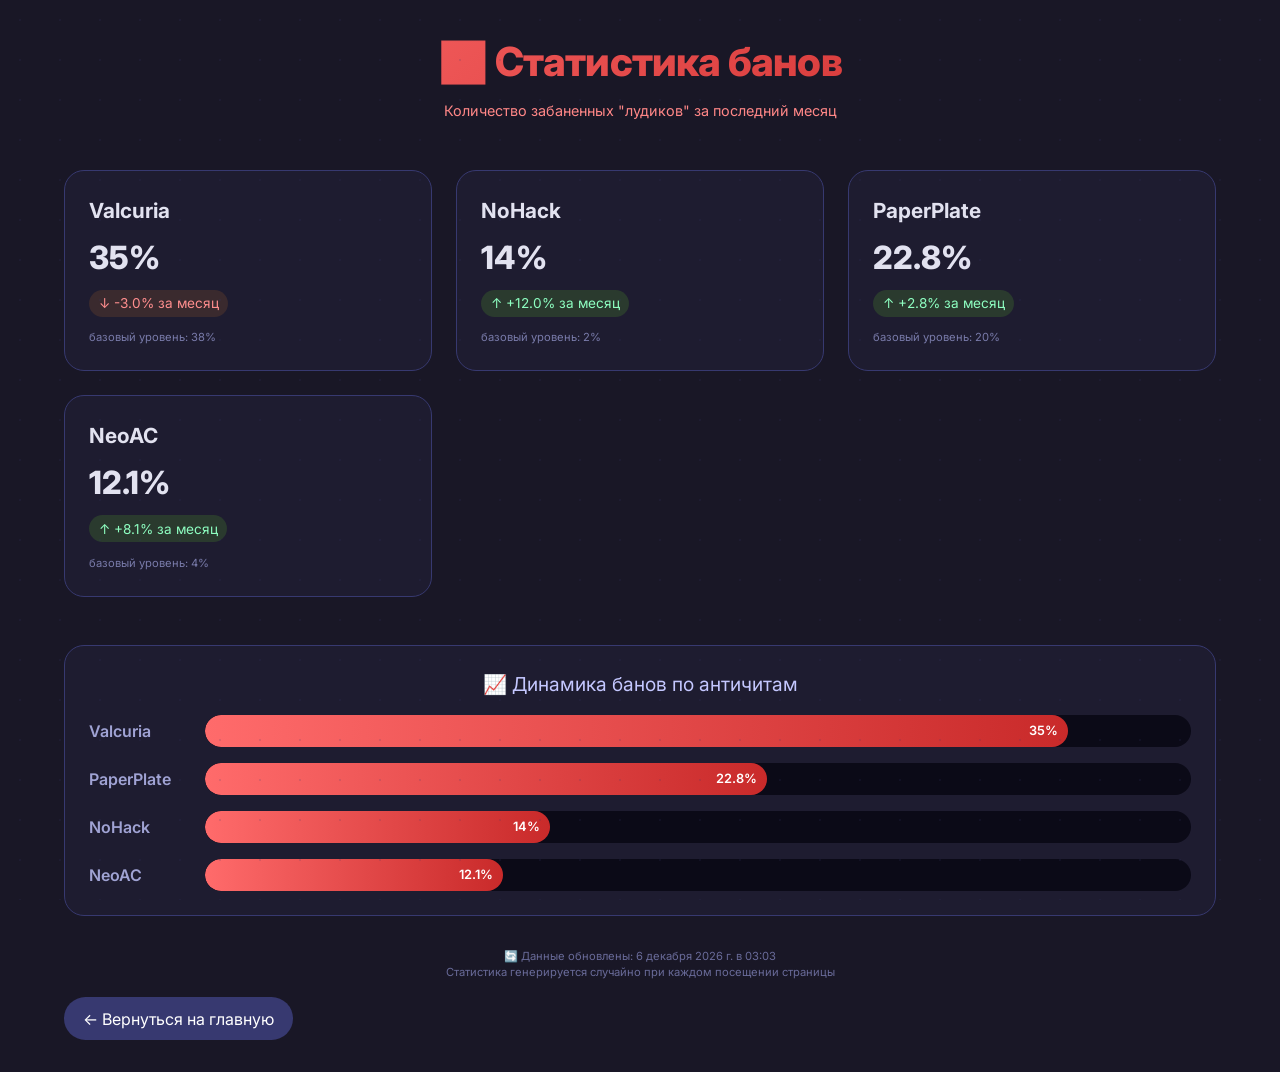
==== ban-stat.html @ 7a6c7342 "HTML 2" ====
<!DOCTYPE html>
<html lang="ru">
<head>
    <meta charset="UTF-8">
    <meta name="viewport" content="width=device-width, initial-scale=1.0">
    <title>LudoClient — Статистика банов</title>
    <link rel="stylesheet" href="sss.css">
    <link rel="stylesheet" href="ssss.css">
    <link href="https://fonts.googleapis.com/css2?family=Inter:opsz,wght@14..32,400;14..32,500;14..32,600;14..32,700;14..32,800&display=swap" rel="stylesheet">
</head>
<body>
<div class="ban-stat-container">
    <div class="ban-header">
        <h1>📊 Статистика банов</h1>
        <p class="ban-subtitle">Количество забаненных "лудиков" за последний месяц</p>
    </div>

    <div class="stats-grid" id="statsGrid"></div>

    <div class="chart-container">
        <div class="chart-title">📈 Динамика банов по античитам</div>
        <div class="bar-chart" id="barChart"></div>
    </div>

    <div class="update-time" id="updateTime"></div>
    
    <a href="/" class="back-link">← Вернуться на главную</a>
</div>

<script>
    const anticheats = [
        { name: "Valcuria", basePercent: 38, color: "#ff6b6b" },
        { name: "NoHack", basePercent: 2, color: "#ff8e8e" },
        { name: "PaperPlate", basePercent: 20, color: "#ffa8a8" },
        { name: "NeoAC", basePercent: 4, color: "#ffc9c9" }
    ];
    
    function generateRandomData() {
        return anticheats.map(ac => {
            const variance = (Math.random() * 20) - 5;
            let finalPercent = ac.basePercent + variance;
            finalPercent = Math.max(0.5, Math.min(65, finalPercent));
            return {
                name: ac.name,
                percent: parseFloat(finalPercent.toFixed(1)),
                basePercent: ac.basePercent,
                change: (finalPercent - ac.basePercent).toFixed(1)
            };
        });
    }
    
    function sortByPercent(data) {
        return [...data].sort((a, b) => b.percent - a.percent);
    }
    
    function renderStatsCards(data) {
        const grid = document.getElementById('statsGrid');
        grid.innerHTML = '';
        
        data.forEach(stat => {
            const card = document.createElement('div');
            card.className = 'stat-card';
            const changeColor = parseFloat(stat.change) >= 0 ? 'up' : 'down';
            const changeSign = parseFloat(stat.change) >= 0 ? `↑ +${stat.change}%` : `↓ ${stat.change}%`;
            
            card.innerHTML = `
                <div class="stat-name">${stat.name}</div>
                <div class="stat-percent">${stat.percent}%</div>
                <div class="stat-change ${changeColor}">${changeSign} за месяц</div>
                <div style="margin-top: 0.8rem; font-size: 0.7rem; color: #797baa;">базовый уровень: ${stat.basePercent}%</div>
            `;
            grid.appendChild(card);
        });
    }
    
    function renderBarChart(data) {
        const chartContainer = document.getElementById('barChart');
        chartContainer.innerHTML = '';
        
        const sortedData = sortByPercent(data);
        const maxPercent = Math.max(...sortedData.map(d => d.percent), 40);
        
        sortedData.forEach(item => {
            const barWidth = (item.percent / maxPercent) * 100;
            
            const barItem = document.createElement('div');
            barItem.className = 'bar-item';
            barItem.innerHTML = `
                <div class="bar-label">${item.name}</div>
                <div class="bar-bg">
                    <div class="bar-fill" style="width: ${barWidth}%; background: linear-gradient(90deg, #ff6b6b, #c92a2a);">
                        ${item.percent}%
                    </div>
                </div>
            `;
            chartContainer.appendChild(barItem);
        });
    }
    
    function updateTimestamp() {
        const now = new Date();
        const options = { year: 'numeric', month: 'long', day: 'numeric', hour: '2-digit', minute: '2-digit' };
        const timeStr = now.toLocaleDateString('ru-RU', options);
        document.getElementById('updateTime').innerHTML = `🔄 Данные обновлены: ${timeStr}<br>Статистика генерируется случайно при каждом посещении страницы`;
    }
    
    function init() {
        const randomData = generateRandomData();
        renderStatsCards(randomData);
        renderBarChart(randomData);
        updateTimestamp();
        
        setTimeout(() => {
            document.querySelectorAll('.bar-fill').forEach(bar => {
                const width = bar.style.width;
                bar.style.width = '0%';
                setTimeout(() => {
                    bar.style.width = width;
                }, 50);
            });
        }, 100);
    }
    
    init();
</script>
</body>
</html>
---- sss.css ----
* {
    margin: 0;
    padding: 0;
    box-sizing: border-box;
}

body {
    background-color: #191726;
    font-family: 'Inter', 'Segoe UI', system-ui, -apple-system, sans-serif;
    color: #e2e2f0;
    line-height: 1.5;
    overflow-x: hidden;
}

body::before {
    content: "";
    position: fixed;
    top: 0;
    left: 0;
    width: 100%;
    height: 100%;
    background-image: radial-gradient(rgba(55, 57, 112, 0.15) 1px, transparent 1px);
    background-size: 40px 40px;
    pointer-events: none;
    z-index: 0;
}

.container {
    max-width: 1280px;
    margin: 0 auto;
    padding: 2rem 1.5rem 3rem;
    position: relative;
    z-index: 2;
}

.hero {
    text-align: center;
    margin-bottom: 4rem;
    padding: 1rem 0;
}

.logo-wrapper {
    display: flex;
    justify-content: center;
    gap: 0.75rem;
    margin-bottom: 1.5rem;
    flex-wrap: wrap;
}

.logo-wrapper img {
    height: 68px;
    width: auto;
    filter: drop-shadow(0 4px 12px rgba(0, 0, 0, 0.4));
    transition: transform 0.2s ease;
}

.logo-wrapper img:hover {
    transform: scale(1.02);
}

h1 {
    font-size: 3.8rem;
    font-weight: 800;
    letter-spacing: -0.02em;
    background: linear-gradient(135deg, #ffffff 0%, #a7a9e6 100%);
    -webkit-background-clip: text;
    background-clip: text;
    color: transparent;
    margin-bottom: 0.5rem;
}

.slogan {
    font-size: 1.2rem;
    color: #8f92c5;
    border-top: 1px solid #2a2c4e;
    border-bottom: 1px solid #2a2c4e;
    display: inline-block;
    padding: 0.5rem 1.5rem;
    backdrop-filter: blur(4px);
    font-weight: 500;
}

.badge-group {
    display: flex;
    justify-content: center;
    gap: 1rem;
    margin-top: 1.5rem;
    flex-wrap: wrap;
}

.badge {
    background: #2d2f5e;
    padding: 0.3rem 1rem;
    border-radius: 100px;
    font-size: 0.75rem;
    font-weight: 500;
    letter-spacing: 0.3px;
    color: #c4c7ff;
    border: 1px solid #3f4180;
}

/* Pricing Cards */
.pricing-grid {
    display: flex;
    flex-wrap: wrap;
    gap: 2rem;
    justify-content: center;
    margin: 3rem 0 3rem;
}

.plan-card {
    background: #1e1c30;
    border-radius: 28px;
    padding: 1.8rem 1.8rem 2rem;
    width: 100%;
    max-width: 400px;
    transition: transform 0.2s, box-shadow 0.2s;
    border: 1px solid #373970;
    box-shadow: 0 15px 35px rgba(0, 0, 0, 0.3);
    position: relative;
}

.plan-card:hover {
    transform: translateY(-5px);
    border-color: #5d60b0;
    box-shadow: 0 25px 40px rgba(0, 0, 0, 0.4);
}

.plan-card.prime {
    border-top: 3px solid #c9aeff;
    background: linear-gradient(145deg, #1f1d33 0%, #191726 100%);
}

.prime-ribbon {
    position: absolute;
    top: -12px;
    right: 20px;
    background: #7c6bc2;
    color: #0c0b16;
    padding: 0.2rem 1rem;
    border-radius: 40px;
    font-size: 0.7rem;
    font-weight: 700;
    letter-spacing: 1px;
    box-shadow: 0 2px 8px rgba(0, 0, 0, 0.2);
}

.plan-header h2 {
    font-size: 2rem;
    font-weight: 700;
    margin-bottom: 1rem;
}

.light {
    font-weight: 400;
    color: #999bdd;
    font-size: 0.9rem;
}

.price-tag {
    background: #0b0a17;
    display: inline-block;
    padding: 0.2rem 1rem;
    border-radius: 40px;
    margin: 0.5rem 0;
}

.currency {
    font-size: 1.2rem;
    vertical-align: top;
}
.price-num {
    font-size: 2.4rem;
    font-weight: 800;
}
.period {
    font-size: 0.85rem;
    color: #b7b9e8;
}

.annual-price {
    font-size: 0.85rem;
    color: #9da0d6;
    margin: 0.5rem 0 1rem;
}
.save {
    color: #8effc1;
    font-size: 0.7rem;
    background: #2a3a2e;
    padding: 0.1rem 0.4rem;
    border-radius: 20px;
}

.features {
    list-style: none;
    margin: 1.5rem 0 2rem;
    padding: 0;
}

.features li {
    margin-bottom: 0.7rem;
    font-size: 0.9rem;
    display: flex;
    align-items: center;
    gap: 0.5rem;
}

.features li::before {
    content: "▹";
    color: #898bdb;
    font-size: 1rem;
}

.buy-btn {
    width: 100%;
    background: #373970;
    border: none;
    color: white;
    font-weight: 600;
    padding: 0.9rem 0;
    border-radius: 60px;
    font-size: 1rem;
    cursor: pointer;
    transition: all 0.2s;
    font-family: inherit;
    letter-spacing: 0.5px;
    border: 1px solid #5a5c9e;
}

.buy-btn:hover {
    background: #4a4c8c;
    transform: scale(0.98);
}

.prime-btn {
    background: #604f9e;
    border-color: #9a86da;
}

.info-section {
    display: flex;
    flex-wrap: wrap;
    gap: 1.5rem;
    margin: 3rem 0;
    justify-content: center;
}

.info-card {
    background: rgba(30, 28, 48, 0.7);
    border: 1px solid #373970;
    border-radius: 20px;
    padding: 1.5rem;
    flex: 1;
    min-width: 250px;
    backdrop-filter: blur(4px);
}

.info-card h3 {
    font-size: 1.2rem;
    margin-bottom: 0.75rem;
    color: #c4c7ff;
}

.info-card p {
    font-size: 0.85rem;
    color: #a0a3d4;
    line-height: 1.5;
}

.modal {
    display: none;
    position: fixed;
    top: 0;
    left: 0;
    width: 100%;
    height: 100%;
    background: rgba(8, 7, 18, 0.95);
    backdrop-filter: blur(12px);
    align-items: center;
    justify-content: center;
    z-index: 1000;
}

.modal-content {
    background: #1b1930;
    border: 1px solid #44467c;
    border-radius: 32px;
    max-width: 520px;
    width: 90%;
    padding: 2rem 1.8rem;
    position: relative;
    box-shadow: 0 30px 40px rgba(0, 0, 0, 0.5);
}

.close-modal {
    position: absolute;
    top: 18px;
    right: 24px;
    font-size: 28px;
    font-weight: 300;
    cursor: pointer;
    color: #9092cc;
    transition: color 0.15s;
}

.close-modal:hover {
    color: white;
}

.modal-content h3 {
    font-size: 1.7rem;
    font-weight: 600;
    margin-bottom: 0.5rem;
}

.modal-sub {
    color: #a9abdf;
    margin-bottom: 1.5rem;
    font-size: 0.85rem;
}

.input-group {
    margin-bottom: 1.2rem;
}

.input-group label {
    display: block;
    font-size: 0.75rem;
    font-weight: 500;
    text-transform: uppercase;
    letter-spacing: 0.5px;
    margin-bottom: 0.3rem;
    color: #bcbef5;
}

.input-group input, .plan-selector select {
    width: 100%;
    background: #10101f;
    border: 1px solid #35376b;
    padding: 0.75rem 1rem;
    border-radius: 14px;
    color: white;
    font-size: 0.95rem;
    outline: none;
    transition: 0.2s;
}

.input-group input:focus, .plan-selector select:focus {
    border-color: #8b7cd9;
    box-shadow: 0 0 0 2px rgba(114, 93, 186, 0.3);
}

.row-flex {
    display: flex;
    gap: 1rem;
}

.half {
    flex: 1;
}

.plan-selector {
    margin: 1rem 0 1rem;
}

.plan-selector select {
    margin-top: 0.3rem;
    background: #10101f;
    cursor: pointer;
}

.payment-amount {
    background: #0a091b;
    border-radius: 12px;
    padding: 0.75rem;
    text-align: center;
    margin: 1rem 0;
    font-weight: 600;
    color: #c4ffb0;
    font-size: 1.1rem;
}

.generate-key-btn {
    background: #2e2d62;
    border: none;
    width: 100%;
    padding: 0.9rem;
    border-radius: 60px;
    font-weight: 700;
    color: white;
    font-size: 1rem;
    cursor: pointer;
    transition: background 0.2s;
    font-family: inherit;
    margin-top: 0.5rem;
}

.generate-key-btn:hover {
    background: #45477b;
}

.key-result {
    margin-top: 1.5rem;
    background: #0a091b;
    border-radius: 20px;
    padding: 1.2rem;
    text-align: center;
    border-left: 4px solid #70ffb0;
}

.key-success-icon {
    font-size: 2rem;
    color: #70ffb0;
    margin-bottom: 0.5rem;
}

.key-result p {
    margin-bottom: 0.5rem;
}

.key-label {
    font-size: 0.8rem;
    color: #a0a3d4;
    margin-top: 0.5rem;
}

.key-result code {
    display: block;
    background: #00000055;
    padding: 0.7rem;
    border-radius: 16px;
    font-family: 'Monaco', 'Courier New', monospace;
    font-size: 0.8rem;
    word-break: break-all;
    margin: 0.8rem 0;
    color: #c6ffbc;
    border: 1px solid #3c3e6e;
}

.copy-btn {
    background: #2b2c52;
    border: none;
    padding: 0.5rem 1.2rem;
    border-radius: 30px;
    color: white;
    font-size: 0.8rem;
    cursor: pointer;
    transition: 0.15s;
}

.copy-btn:hover {
    background: #3f4180;
}

.key-warning {
    font-size: 0.7rem;
    color: #797baa;
    margin-top: 0.8rem;
}

.footer {
    margin-top: 4rem;
    text-align: center;
    font-size: 0.75rem;
    color: #696b99;
    border-top: 1px solid #2a2c4a;
    padding-top: 1.8rem;
}

.social-links {
    display: flex;
    justify-content: center;
    gap: 1.8rem;
    margin: 0.8rem 0;
    flex-wrap: wrap;
    font-size: 0.8rem;
}

.copyright {
    margin-top: 0.5rem;
    font-size: 0.7rem;
}

.hidden {
    display: none;
}
---- ssss.css ----
.ban-stat-container {
    max-width: 1200px;
    margin: 0 auto;
    padding: 2rem 1.5rem;
    min-height: 100vh;
}

.ban-header {
    text-align: center;
    margin-bottom: 3rem;
}

.ban-header h1 {
    font-size: 2.5rem;
    background: linear-gradient(135deg, #ff6b6b, #c92a2a);
    -webkit-background-clip: text;
    background-clip: text;
    color: transparent;
    margin-bottom: 0.5rem;
}

.ban-subtitle {
    color: #ff8787;
    font-size: 0.9rem;
}

.stats-grid {
    display: grid;
    grid-template-columns: repeat(auto-fit, minmax(280px, 1fr));
    gap: 1.5rem;
    margin-bottom: 3rem;
}

.stat-card {
    background: #1e1c30;
    border: 1px solid #373970;
    border-radius: 20px;
    padding: 1.5rem;
    transition: transform 0.2s;
}

.stat-card:hover {
    transform: translateY(-3px);
    border-color: #ff6b6b;
}

.stat-name {
    font-size: 1.3rem;
    font-weight: 700;
    margin-bottom: 0.5rem;
}

.stat-percent {
    font-size: 2rem;
    font-weight: 800;
    margin: 0.5rem 0;
}

.stat-change {
    font-size: 0.85rem;
    padding: 0.2rem 0.6rem;
    border-radius: 20px;
    display: inline-block;
}

.stat-change.up {
    background: #2a3a2e;
    color: #8effc1;
}

.stat-change.down {
    background: #3a2a2e;
    color: #ff8e8e;
}

.chart-container {
    background: #1e1c30;
    border: 1px solid #373970;
    border-radius: 20px;
    padding: 1.5rem;
    margin-bottom: 2rem;
}

.chart-title {
    font-size: 1.2rem;
    margin-bottom: 1rem;
    color: #c4c7ff;
    text-align: center;
}

.bar-chart {
    display: flex;
    flex-direction: column;
    gap: 1rem;
}

.bar-item {
    display: flex;
    align-items: center;
    gap: 1rem;
    flex-wrap: wrap;
}

.bar-label {
    width: 100px;
    font-weight: 600;
    color: #a0a3d4;
}

.bar-bg {
    flex: 1;
    height: 32px;
    background: #0b0a17;
    border-radius: 16px;
    overflow: hidden;
}

.bar-fill {
    height: 100%;
    background: linear-gradient(90deg, #ff6b6b, #c92a2a);
    border-radius: 16px;
    display: flex;
    align-items: center;
    justify-content: flex-end;
    padding-right: 10px;
    color: white;
    font-size: 0.8rem;
    font-weight: 600;
    transition: width 0.5s ease;
}

.back-link {
    display: inline-block;
    background: #373970;
    padding: 0.6rem 1.2rem;
    border-radius: 40px;
    color: white;
    text-decoration: none;
    transition: background 0.2s;
    margin-top: 1rem;
}

.back-link:hover {
    background: #4a4c8c;
}

.update-time {
    text-align: center;
    font-size: 0.7rem;
    color: #696b99;
    margin-top: 2rem;
}
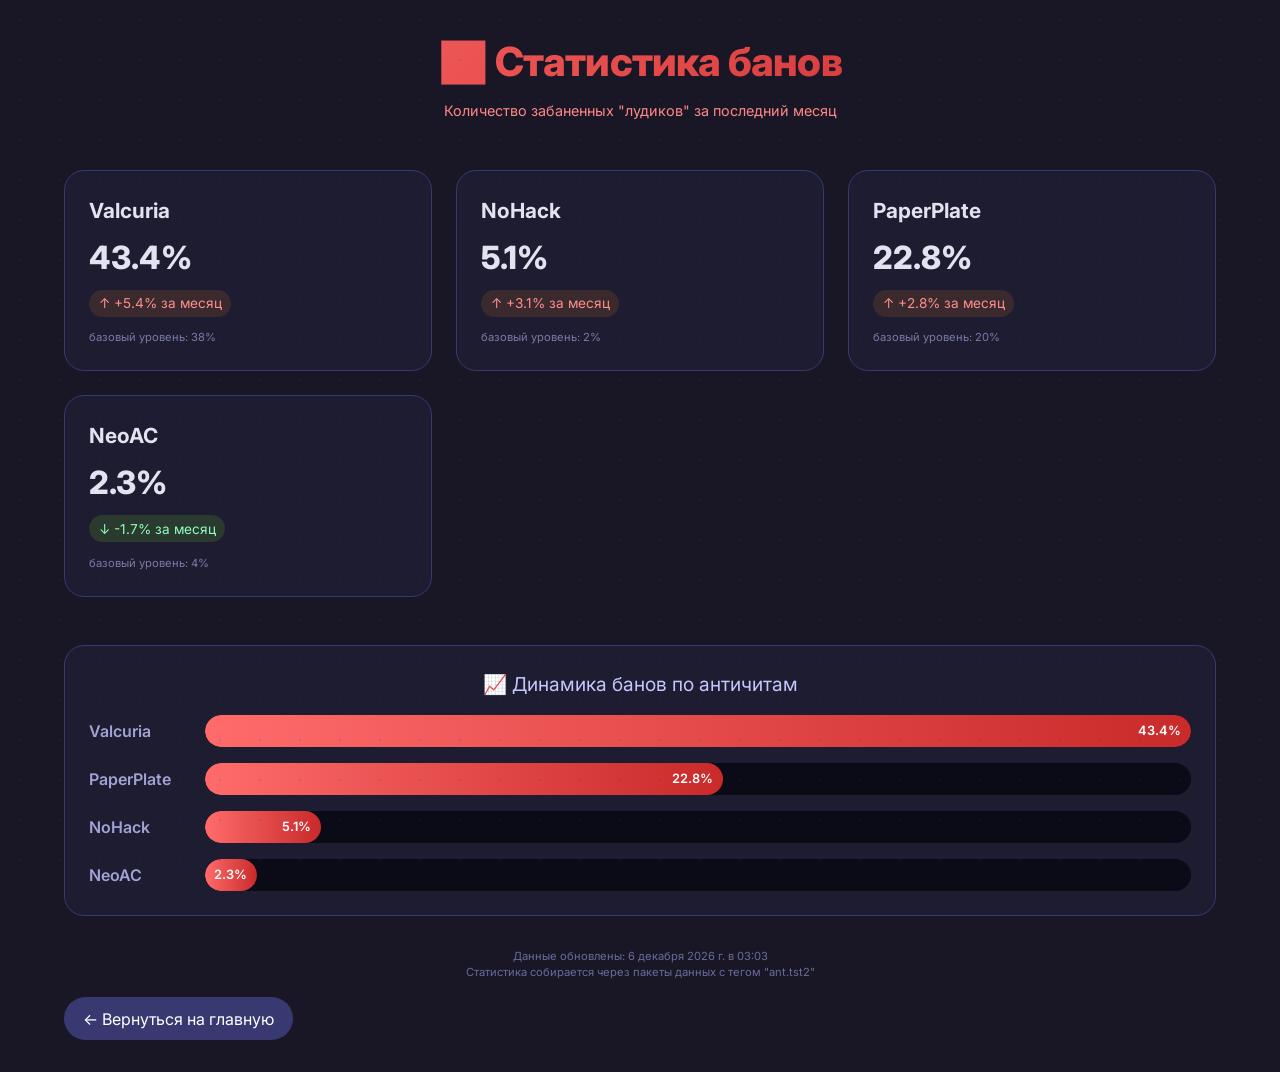
==== commit fad83445: "HTML 2" ====
--- a/ban-stat.html
+++ b/ban-stat.html
@@ -101,7 +101,7 @@
         const now = new Date();
         const options = { year: 'numeric', month: 'long', day: 'numeric', hour: '2-digit', minute: '2-digit' };
         const timeStr = now.toLocaleDateString('ru-RU', options);
-        document.getElementById('updateTime').innerHTML = `🔄 Данные обновлены: ${timeStr}<br>Статистика генерируется случайно при каждом посещении страницы`;
+        document.getElementById('updateTime').innerHTML = `Данные обновлены: ${timeStr}<br>Статистика собирается через пакеты данных с тегом "ant.tst2"`;
     }
     
     function init() {
--- a/sss.css
+++ b/sss.css
@@ -484,3 +484,39 @@
 .hidden {
     display: none;
 }
+
+.ban-stat-badge {
+    background: linear-gradient(135deg, #2d1f3a 0%, #1a1a2e 100%);
+    border: 1px solid #ff6b6b;
+    box-shadow: 0 0 8px rgba(255, 107, 107, 0.3);
+    transition: all 0.2s ease;
+    padding: 0.3rem 1rem;
+}
+
+.ban-stat-badge:hover {
+    background: linear-gradient(135deg, #3d2a4a 0%, #252540 100%);
+    border-color: #ff8888;
+    box-shadow: 0 0 12px rgba(255, 107, 107, 0.5);
+    transform: scale(1.02);
+}
+
+.ban-stat-link {
+    color: #ff8888 !important;
+    text-decoration: none !important;
+    font-weight: 600;
+    letter-spacing: 0.3px;
+    background: none;
+    border: none;
+}
+
+.ban-stat-link:hover {
+    color: #ffaaaa !important;
+    text-decoration: none !important;
+}
+
+.ban-stat-link:focus,
+.ban-stat-link:active,
+.ban-stat-link:visited {
+    text-decoration: none !important;
+    color: #ff8888 !important;
+}
--- a/ssss.css
+++ b/ssss.css
@@ -64,13 +64,13 @@
 }
 
 .stat-change.up {
-    background: #2a3a2e;
-    color: #8effc1;
+    background: #3a2a2e;
+    color: #ff8e8e;
 }
 
 .stat-change.down {
-    background: #3a2a2e;
-    color: #ff8e8e;
+    background: #2a3a2e;
+    color: #8effc1;
 }
 
 .chart-container {
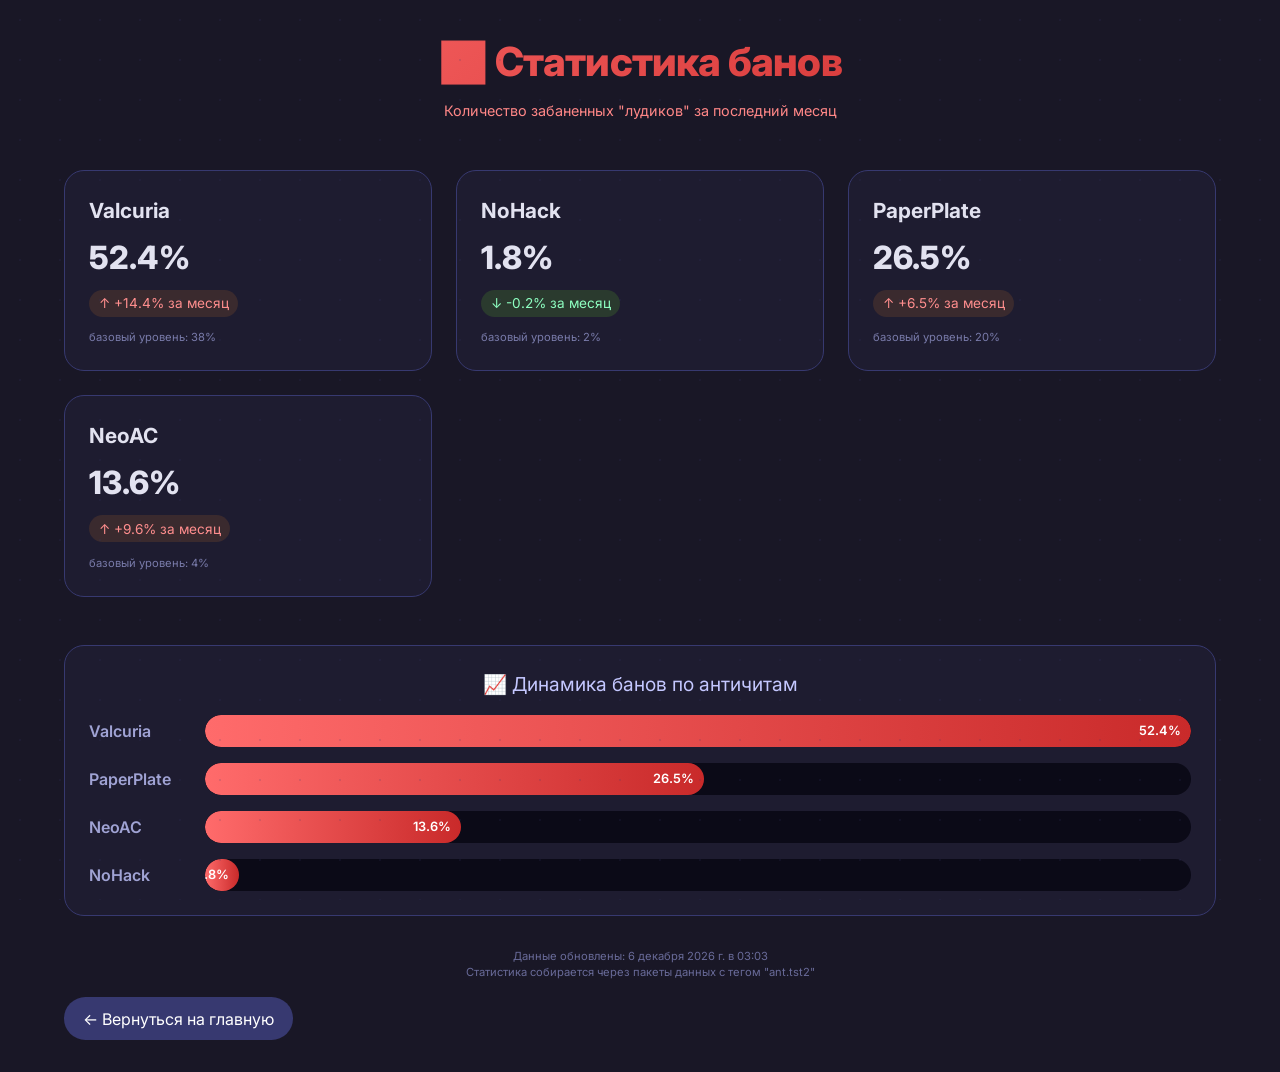
==== commit 14854349: "HTML 2" ====
--- a/ban-stat.html
+++ b/ban-stat.html
@@ -4,6 +4,7 @@
     <meta charset="UTF-8">
     <meta name="viewport" content="width=device-width, initial-scale=1.0">
     <title>LudoClient — Статистика банов</title>
+    <link rel="icon" type="image/png" href="https://raw.githubusercontent.com/ludoclient/ludoclient/refs/heads/main/neon.png">
     <link rel="stylesheet" href="sss.css">
     <link rel="stylesheet" href="ssss.css">
     <link href="https://fonts.googleapis.com/css2?family=Inter:opsz,wght@14..32,400;14..32,500;14..32,600;14..32,700;14..32,800&display=swap" rel="stylesheet">
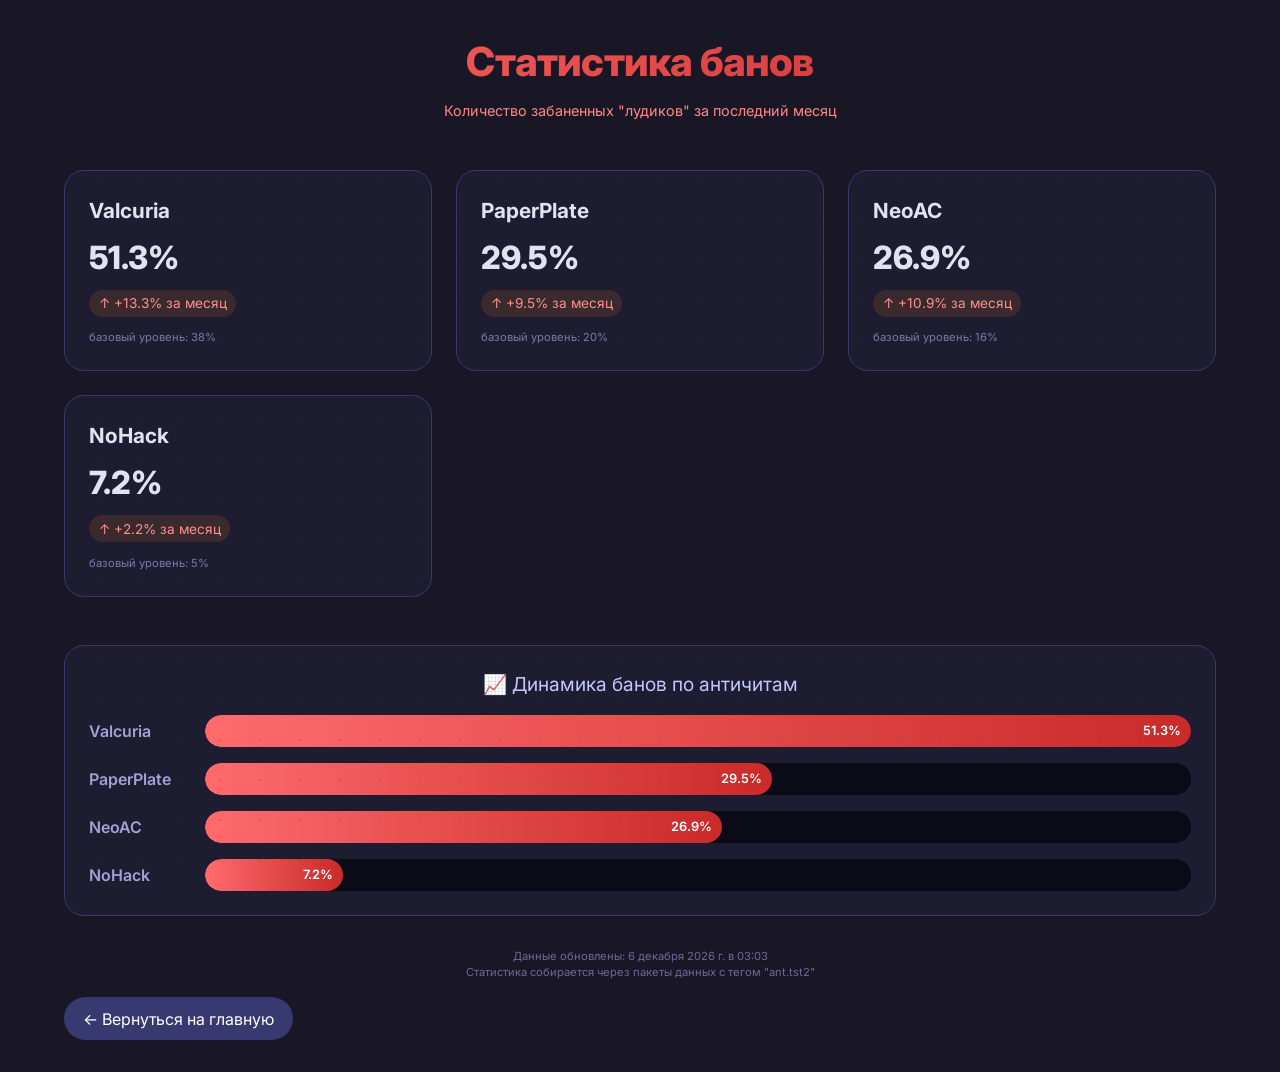
==== commit 9941afe8: "HTML 2" ====
--- a/ban-stat.html
+++ b/ban-stat.html
@@ -12,7 +12,7 @@
 <body>
 <div class="ban-stat-container">
     <div class="ban-header">
-        <h1>📊 Статистика банов</h1>
+        <h1>Статистика банов</h1>
         <p class="ban-subtitle">Количество забаненных "лудиков" за последний месяц</p>
     </div>
 
@@ -30,10 +30,10 @@
 
 <script>
     const anticheats = [
-        { name: "Valcuria", basePercent: 38, color: "#ff6b6b" },
-        { name: "NoHack", basePercent: 2, color: "#ff8e8e" },
-        { name: "PaperPlate", basePercent: 20, color: "#ffa8a8" },
-        { name: "NeoAC", basePercent: 4, color: "#ffc9c9" }
+        { name: "Valcuria", basePercent: 38, minVariance: -3, maxVariance: 12 },
+        { name: "PaperPlate", basePercent: 20, minVariance: -2, maxVariance: 10 },
+        { name: "NeoAC", basePercent: 16, minVariance: -2, maxVariance: 8 },
+        { name: "NoHack", basePercent: 5, minVariance: -2, maxVariance: 4 }
     ];
     
     function generateRandomData() {
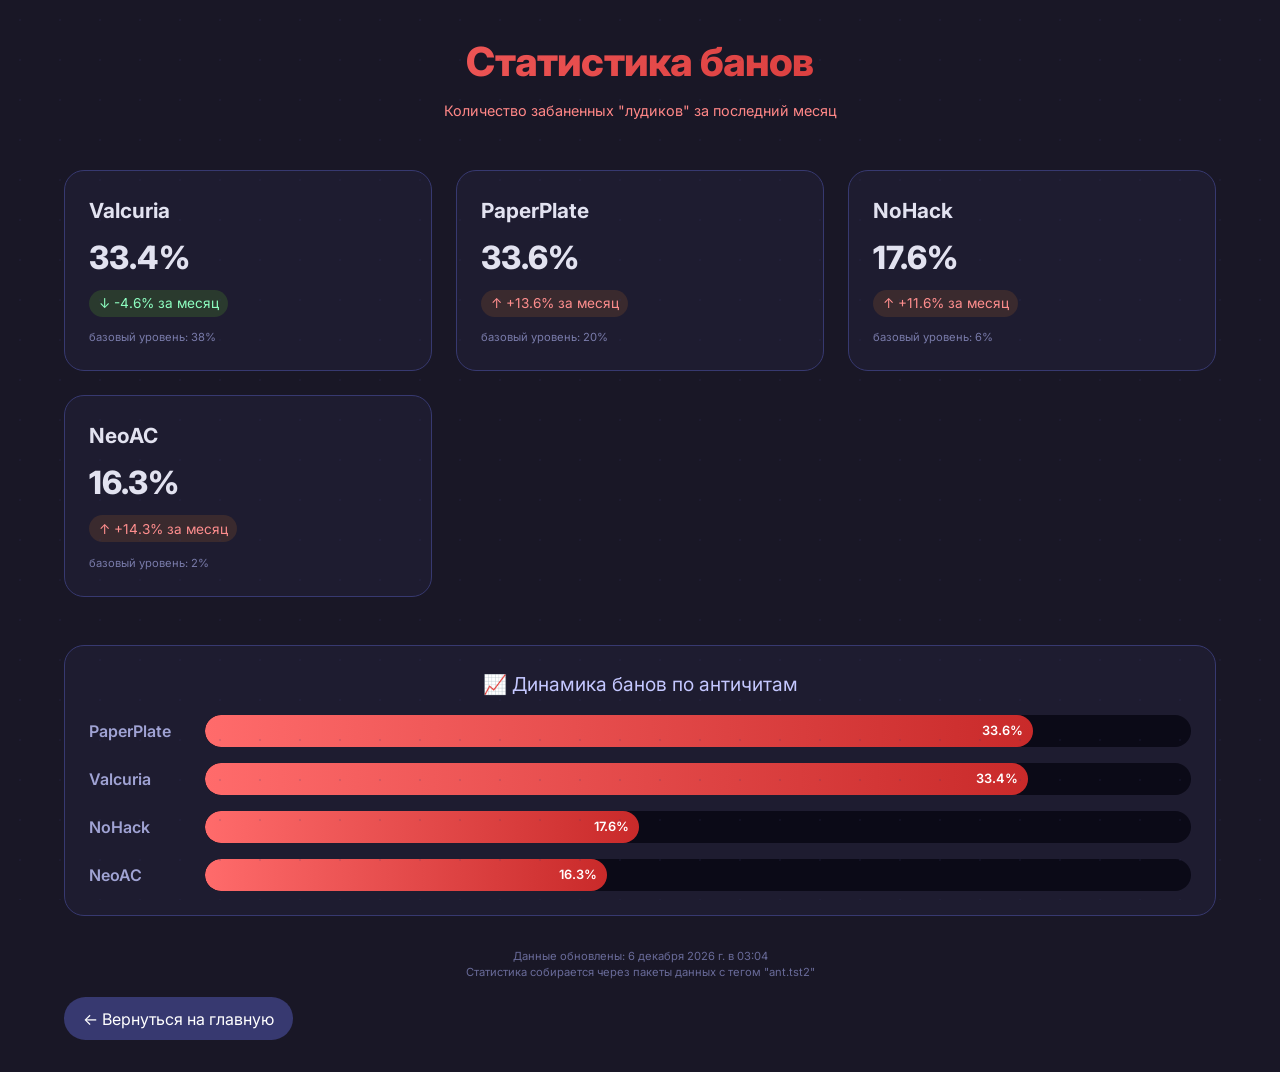
==== commit f10b1878: "HTML 2" ====
--- a/ban-stat.html
+++ b/ban-stat.html
@@ -30,10 +30,10 @@
 
 <script>
     const anticheats = [
-        { name: "Valcuria", basePercent: 38, minVariance: -3, maxVariance: 12 },
-        { name: "PaperPlate", basePercent: 20, minVariance: -2, maxVariance: 10 },
-        { name: "NeoAC", basePercent: 16, minVariance: -2, maxVariance: 8 },
-        { name: "NoHack", basePercent: 5, minVariance: -2, maxVariance: 4 }
+        { name: "Valcuria", basePercent: 38, color: "#ff6b6b" },
+        { name: "PaperPlate", basePercent: 20, color: "#ffa8a8" },
+        { name: "NoHack", basePercent: 6, color: "#ff8e8e" },
+        { name: "NeoAC", basePercent: 2, color: "#ffc9c9" }
     ];
     
     function generateRandomData() {
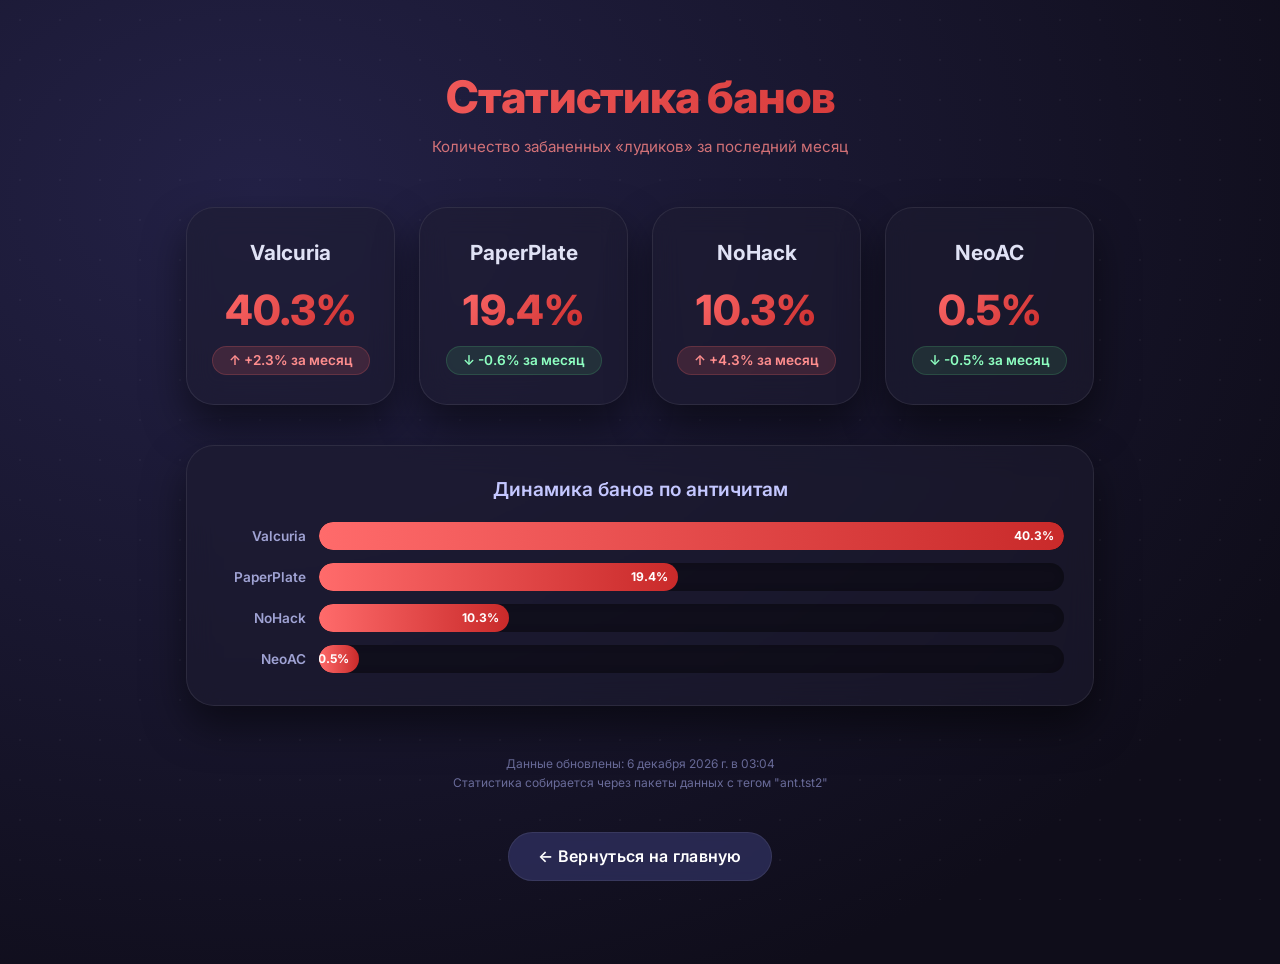
==== commit dd62ac08: "Add files via upload" ====
--- a/ban-stat.html
+++ b/ban-stat.html
@@ -10,119 +10,126 @@
     <link href="https://fonts.googleapis.com/css2?family=Inter:opsz,wght@14..32,400;14..32,500;14..32,600;14..32,700;14..32,800&display=swap" rel="stylesheet">
 </head>
 <body>
-<div class="ban-stat-container">
-    <div class="ban-header">
-        <h1>Статистика банов</h1>
-        <p class="ban-subtitle">Количество забаненных "лудиков" за последний месяц</p>
+    <div class="ban-stat-container">
+        <!-- Заголовок -->
+        <div class="ban-header">
+            <h1>Статистика банов</h1>
+            <p class="ban-subtitle">Количество забаненных «лудиков» за последний месяц</p>
+        </div>
+
+        <!-- Карточки античитов -->
+        <div class="stats-grid" id="statsGrid"></div>
+
+        <!-- График -->
+        <div class="chart-container glass">
+            <div class="chart-title">Динамика банов по античитам</div>
+            <div class="bar-chart" id="barChart"></div>
+        </div>
+
+        <!-- Время обновления -->
+        <div class="update-time" id="updateTime"></div>
+
+        <!-- Ссылка назад -->
+        <a href="/" class="back-link">← Вернуться на главную</a>
     </div>
 
-    <div class="stats-grid" id="statsGrid"></div>
+    <script>
+        // Данные античитов (без базового уровня — теперь только название и цвет)
+        const anticheats = [
+            { name: "Valcuria", basePercent: 38, color: "#ff6b6b" },
+            { name: "PaperPlate", basePercent: 20, color: "#ffa8a8" },
+            { name: "NoHack", basePercent: 6, color: "#ff8e8e" },
+            { name: "NeoAC", basePercent: 1, color: "#ffc9c9" }
+        ];
 
-    <div class="chart-container">
-        <div class="chart-title">📈 Динамика банов по античитам</div>
-        <div class="bar-chart" id="barChart"></div>
-    </div>
+        function generateRandomData() {
+            return anticheats.map(ac => {
+                const variance = (Math.random() * 20) - 5;
+                let finalPercent = ac.basePercent + variance;
+                finalPercent = Math.max(0.5, Math.min(65, finalPercent));
+                return {
+                    name: ac.name,
+                    percent: parseFloat(finalPercent.toFixed(1)),
+                    basePercent: ac.basePercent,
+                    change: (finalPercent - ac.basePercent).toFixed(1)
+                };
+            });
+        }
 
-    <div class="update-time" id="updateTime"></div>
-    
-    <a href="/" class="back-link">← Вернуться на главную</a>
-</div>
+        function sortByPercent(data) {
+            return [...data].sort((a, b) => b.percent - a.percent);
+        }
 
-<script>
-    const anticheats = [
-        { name: "Valcuria", basePercent: 38, color: "#ff6b6b" },
-        { name: "PaperPlate", basePercent: 20, color: "#ffa8a8" },
-        { name: "NoHack", basePercent: 6, color: "#ff8e8e" },
-        { name: "NeoAC", basePercent: 2, color: "#ffc9c9" }
-    ];
-    
-    function generateRandomData() {
-        return anticheats.map(ac => {
-            const variance = (Math.random() * 20) - 5;
-            let finalPercent = ac.basePercent + variance;
-            finalPercent = Math.max(0.5, Math.min(65, finalPercent));
-            return {
-                name: ac.name,
-                percent: parseFloat(finalPercent.toFixed(1)),
-                basePercent: ac.basePercent,
-                change: (finalPercent - ac.basePercent).toFixed(1)
-            };
-        });
-    }
-    
-    function sortByPercent(data) {
-        return [...data].sort((a, b) => b.percent - a.percent);
-    }
-    
-    function renderStatsCards(data) {
-        const grid = document.getElementById('statsGrid');
-        grid.innerHTML = '';
-        
-        data.forEach(stat => {
-            const card = document.createElement('div');
-            card.className = 'stat-card';
-            const changeColor = parseFloat(stat.change) >= 0 ? 'up' : 'down';
-            const changeSign = parseFloat(stat.change) >= 0 ? `↑ +${stat.change}%` : `↓ ${stat.change}%`;
-            
-            card.innerHTML = `
-                <div class="stat-name">${stat.name}</div>
-                <div class="stat-percent">${stat.percent}%</div>
-                <div class="stat-change ${changeColor}">${changeSign} за месяц</div>
-                <div style="margin-top: 0.8rem; font-size: 0.7rem; color: #797baa;">базовый уровень: ${stat.basePercent}%</div>
-            `;
-            grid.appendChild(card);
-        });
-    }
-    
-    function renderBarChart(data) {
-        const chartContainer = document.getElementById('barChart');
-        chartContainer.innerHTML = '';
-        
-        const sortedData = sortByPercent(data);
-        const maxPercent = Math.max(...sortedData.map(d => d.percent), 40);
-        
-        sortedData.forEach(item => {
-            const barWidth = (item.percent / maxPercent) * 100;
-            
-            const barItem = document.createElement('div');
-            barItem.className = 'bar-item';
-            barItem.innerHTML = `
-                <div class="bar-label">${item.name}</div>
-                <div class="bar-bg">
-                    <div class="bar-fill" style="width: ${barWidth}%; background: linear-gradient(90deg, #ff6b6b, #c92a2a);">
-                        ${item.percent}%
+        function renderStatsCards(data) {
+            const grid = document.getElementById('statsGrid');
+            grid.innerHTML = '';
+
+            data.forEach(stat => {
+                const card = document.createElement('div');
+                card.className = 'stat-card glass'; // добавляем класс glass
+
+                const changeColor = parseFloat(stat.change) >= 0 ? 'up' : 'down';
+                const changeSign = parseFloat(stat.change) >= 0 ? `↑ +${stat.change}%` : `↓ ${stat.change}%`;
+
+                card.innerHTML = `
+                    <div class="stat-name">${stat.name}</div>
+                    <div class="stat-percent">${stat.percent}%</div>
+                    <div class="stat-change ${changeColor}">${changeSign} за месяц</div>
+                `;
+                grid.appendChild(card);
+            });
+        }
+
+        function renderBarChart(data) {
+            const chartContainer = document.getElementById('barChart');
+            chartContainer.innerHTML = '';
+
+            const sortedData = sortByPercent(data);
+            const maxPercent = Math.max(...sortedData.map(d => d.percent), 40);
+
+            sortedData.forEach(item => {
+                const barWidth = (item.percent / maxPercent) * 100;
+
+                const barItem = document.createElement('div');
+                barItem.className = 'bar-item';
+                barItem.innerHTML = `
+                    <div class="bar-label">${item.name}</div>
+                    <div class="bar-bg">
+                        <div class="bar-fill" style="width: ${barWidth}%; background: linear-gradient(90deg, #ff6b6b, #c92a2a);">
+                            ${item.percent}%
+                        </div>
                     </div>
-                </div>
-            `;
-            chartContainer.appendChild(barItem);
-        });
-    }
-    
-    function updateTimestamp() {
-        const now = new Date();
-        const options = { year: 'numeric', month: 'long', day: 'numeric', hour: '2-digit', minute: '2-digit' };
-        const timeStr = now.toLocaleDateString('ru-RU', options);
-        document.getElementById('updateTime').innerHTML = `Данные обновлены: ${timeStr}<br>Статистика собирается через пакеты данных с тегом "ant.tst2"`;
-    }
-    
-    function init() {
-        const randomData = generateRandomData();
-        renderStatsCards(randomData);
-        renderBarChart(randomData);
-        updateTimestamp();
-        
-        setTimeout(() => {
-            document.querySelectorAll('.bar-fill').forEach(bar => {
-                const width = bar.style.width;
-                bar.style.width = '0%';
-                setTimeout(() => {
-                    bar.style.width = width;
-                }, 50);
+                `;
+                chartContainer.appendChild(barItem);
             });
-        }, 100);
-    }
-    
-    init();
-</script>
+        }
+
+        function updateTimestamp() {
+            const now = new Date();
+            const options = { year: 'numeric', month: 'long', day: 'numeric', hour: '2-digit', minute: '2-digit' };
+            const timeStr = now.toLocaleDateString('ru-RU', options);
+            document.getElementById('updateTime').innerHTML = `Данные обновлены: ${timeStr}<br>Статистика собирается через пакеты данных с тегом "ant.tst2"`;
+        }
+
+        function init() {
+            const randomData = generateRandomData();
+            renderStatsCards(randomData);
+            renderBarChart(randomData);
+            updateTimestamp();
+
+            // Анимация заполнения баров
+            setTimeout(() => {
+                document.querySelectorAll('.bar-fill').forEach(bar => {
+                    const width = bar.style.width;
+                    bar.style.width = '0%';
+                    setTimeout(() => {
+                        bar.style.width = width;
+                    }, 50);
+                });
+            }, 100);
+        }
+
+        init();
+    </script>
 </body>
-</html>
+</html>
--- a/sss.css
+++ b/sss.css
@@ -1,3 +1,4 @@
+/* ===== RESET & BASE ===== */
 * {
     margin: 0;
     padding: 0;
@@ -5,216 +6,308 @@
 }
 
 body {
-    background-color: #191726;
+    min-height: 100vh;
+    background: radial-gradient(ellipse at 20% 20%, #232146, #0f0d1a 80%);
     font-family: 'Inter', 'Segoe UI', system-ui, -apple-system, sans-serif;
-    color: #e2e2f0;
+    color: #f0f0ff;
     line-height: 1.5;
     overflow-x: hidden;
+    display: flex;
+    justify-content: center;
+    align-items: flex-start;
+    padding: 2rem 1rem;
 }
 
 body::before {
     content: "";
     position: fixed;
-    top: 0;
-    left: 0;
-    width: 100%;
-    height: 100%;
-    background-image: radial-gradient(rgba(55, 57, 112, 0.15) 1px, transparent 1px);
+    inset: 0;
+    background-image: radial-gradient(rgba(255, 255, 255, 0.04) 1px, transparent 1px);
     background-size: 40px 40px;
     pointer-events: none;
     z-index: 0;
 }
 
+:root {
+    --glass-bg: rgba(30, 28, 48, 0.55);
+    --glass-border: rgba(255, 255, 255, 0.08);
+    --glass-shadow: 0 20px 40px rgba(0, 0, 0, 0.5);
+    --glass-blur: blur(14px);
+    --primary: #7c6bc2;
+    --primary-light: #a088e0;
+    --accent: #5d60b0;
+    --text-light: #c8caf0;
+    --text-muted: #8f92c5;
+}
+
 .container {
     max-width: 1280px;
+    width: 100%;
     margin: 0 auto;
-    padding: 2rem 1.5rem 3rem;
     position: relative;
     z-index: 2;
-}
-
+    display: flex;
+    flex-direction: column;
+    gap: 3rem;
+}
+
+.glass {
+    background: var(--glass-bg);
+    backdrop-filter: var(--glass-blur);
+    -webkit-backdrop-filter: var(--glass-blur);
+    border: 1px solid var(--glass-border);
+    box-shadow: var(--glass-shadow);
+    border-radius: 32px;
+}
+
+/* ===== HERO ===== */
 .hero {
     text-align: center;
-    margin-bottom: 4rem;
-    padding: 1rem 0;
+    padding: 0.5rem 0;
 }
 
 .logo-wrapper {
     display: flex;
     justify-content: center;
-    gap: 0.75rem;
-    margin-bottom: 1.5rem;
+    align-items: center;
+    gap: 1rem;
+    margin-bottom: 1rem;
     flex-wrap: wrap;
 }
 
 .logo-wrapper img {
-    height: 68px;
+    height: 72px;
     width: auto;
-    filter: drop-shadow(0 4px 12px rgba(0, 0, 0, 0.4));
-    transition: transform 0.2s ease;
+    filter: drop-shadow(0 6px 14px rgba(0, 0, 0, 0.5));
+    transition: transform 0.25s ease;
 }
 
 .logo-wrapper img:hover {
-    transform: scale(1.02);
+    transform: scale(1.04);
 }
 
 h1 {
-    font-size: 3.8rem;
+    font-size: 4.2rem;
     font-weight: 800;
-    letter-spacing: -0.02em;
-    background: linear-gradient(135deg, #ffffff 0%, #a7a9e6 100%);
+    letter-spacing: -0.03em;
+    background: linear-gradient(135deg, #ffffff 0%, #b3b5f0 100%);
     -webkit-background-clip: text;
     background-clip: text;
     color: transparent;
-    margin-bottom: 0.5rem;
+    margin-bottom: 0.25rem;
 }
 
 .slogan {
-    font-size: 1.2rem;
-    color: #8f92c5;
-    border-top: 1px solid #2a2c4e;
-    border-bottom: 1px solid #2a2c4e;
     display: inline-block;
-    padding: 0.5rem 1.5rem;
+    font-size: 1.1rem;
+    font-weight: 500;
+    color: var(--text-light);
+    background: rgba(255, 255, 255, 0.04);
+    padding: 0.5rem 1.8rem;
+    border-radius: 60px;
+    border: 1px solid rgba(255, 255, 255, 0.06);
+    backdrop-filter: blur(6px);
+    margin-bottom: 1.2rem;
+}
+
+.badge-group {
+    display: flex;
+    justify-content: center;
+    gap: 0.8rem;
+    flex-wrap: wrap;
+}
+
+.badge {
+    background: rgba(255, 255, 255, 0.06);
     backdrop-filter: blur(4px);
-    font-weight: 500;
-}
-
-.badge-group {
-    display: flex;
-    justify-content: center;
-    gap: 1rem;
-    margin-top: 1.5rem;
-    flex-wrap: wrap;
-}
-
-.badge {
-    background: #2d2f5e;
-    padding: 0.3rem 1rem;
+    padding: 0.35rem 1.2rem;
     border-radius: 100px;
     font-size: 0.75rem;
-    font-weight: 500;
+    font-weight: 600;
     letter-spacing: 0.3px;
     color: #c4c7ff;
-    border: 1px solid #3f4180;
-}
-
-/* Pricing Cards */
+    border: 1px solid rgba(255, 255, 255, 0.08);
+    transition: all 0.2s;
+}
+
+.badge:hover {
+    background: rgba(255, 255, 255, 0.1);
+    border-color: rgba(255, 255, 255, 0.2);
+}
+
+.ban-stat-badge {
+    background: rgba(255, 80, 80, 0.12);
+    border-color: rgba(255, 100, 100, 0.3);
+}
+
+.ban-stat-link {
+    color: #ff8888 !important;
+    text-decoration: none !important;
+    font-weight: 600;
+}
+
+.ban-stat-link:hover {
+    color: #ffaaaa !important;
+}
+
+/* ===== PRICING ===== */
+.pricing-section {
+    width: 100%;
+}
+
 .pricing-grid {
     display: flex;
     flex-wrap: wrap;
     gap: 2rem;
     justify-content: center;
-    margin: 3rem 0 3rem;
+    align-items: stretch; /* гарантирует одинаковую высоту карточек в ряду */
 }
 
 .plan-card {
-    background: #1e1c30;
-    border-radius: 28px;
-    padding: 1.8rem 1.8rem 2rem;
-    width: 100%;
+    flex: 1 1 320px;
     max-width: 400px;
-    transition: transform 0.2s, box-shadow 0.2s;
-    border: 1px solid #373970;
-    box-shadow: 0 15px 35px rgba(0, 0, 0, 0.3);
+    padding: 2rem 1.8rem 2.2rem;
+    border-radius: 32px;
+    background: var(--glass-bg);
+    backdrop-filter: var(--glass-blur);
+    -webkit-backdrop-filter: var(--glass-blur);
+    border: 1px solid var(--glass-border);
+    box-shadow: var(--glass-shadow);
+    transition: transform 0.25s ease, box-shadow 0.3s ease;
     position: relative;
+
+    /* === ВЫРАВНИВАНИЕ КНОПКИ === */
+    display: flex;
+    flex-direction: column;
 }
 
 .plan-card:hover {
-    transform: translateY(-5px);
-    border-color: #5d60b0;
-    box-shadow: 0 25px 40px rgba(0, 0, 0, 0.4);
+    transform: translateY(-6px);
+    box-shadow: 0 30px 50px rgba(0, 0, 0, 0.6);
+    border-color: rgba(255, 255, 255, 0.15);
 }
 
 .plan-card.prime {
-    border-top: 3px solid #c9aeff;
-    background: linear-gradient(145deg, #1f1d33 0%, #191726 100%);
+    border-top: 2px solid #c9aeff;
+    background: linear-gradient(145deg, rgba(40, 35, 70, 0.6), rgba(20, 18, 35, 0.7));
 }
 
 .prime-ribbon {
     position: absolute;
     top: -12px;
     right: 20px;
-    background: #7c6bc2;
+    background: linear-gradient(135deg, #7c6bc2, #5a4a8e);
     color: #0c0b16;
-    padding: 0.2rem 1rem;
+    padding: 0.25rem 1.2rem;
     border-radius: 40px;
     font-size: 0.7rem;
     font-weight: 700;
-    letter-spacing: 1px;
-    box-shadow: 0 2px 8px rgba(0, 0, 0, 0.2);
+    letter-spacing: 0.5px;
+    box-shadow: 0 4px 12px rgba(0, 0, 0, 0.4);
+    display: flex;
+    align-items: center;
+    gap: 0.4rem;
+}
+
+.prime-ribbon svg {
+    width: 14px;
+    height: 14px;
+    stroke: #0c0b16;
+    stroke-width: 2.5;
+    fill: none;
 }
 
 .plan-header h2 {
     font-size: 2rem;
     font-weight: 700;
-    margin-bottom: 1rem;
+    margin-bottom: 0.5rem;
 }
 
 .light {
     font-weight: 400;
-    color: #999bdd;
+    color: var(--text-muted);
     font-size: 0.9rem;
 }
 
 .price-tag {
-    background: #0b0a17;
     display: inline-block;
-    padding: 0.2rem 1rem;
-    border-radius: 40px;
-    margin: 0.5rem 0;
+    background: rgba(0, 0, 0, 0.3);
+    padding: 0.15rem 1.2rem;
+    border-radius: 60px;
+    margin: 0.3rem 0 0.5rem;
+    backdrop-filter: blur(4px);
+    border: 1px solid rgba(255, 255, 255, 0.05);
 }
 
 .currency {
     font-size: 1.2rem;
     vertical-align: top;
+    color: #b7b9e8;
 }
 .price-num {
-    font-size: 2.4rem;
+    font-size: 2.6rem;
     font-weight: 800;
 }
 .period {
     font-size: 0.85rem;
-    color: #b7b9e8;
+    color: var(--text-muted);
 }
 
 .annual-price {
     font-size: 0.85rem;
     color: #9da0d6;
-    margin: 0.5rem 0 1rem;
+    margin: 0.3rem 0 1rem;
 }
 .save {
     color: #8effc1;
     font-size: 0.7rem;
-    background: #2a3a2e;
-    padding: 0.1rem 0.4rem;
+    background: rgba(80, 200, 120, 0.15);
+    padding: 0.15rem 0.6rem;
     border-radius: 20px;
+    border: 1px solid rgba(80, 200, 120, 0.2);
 }
 
 .features {
     list-style: none;
-    margin: 1.5rem 0 2rem;
+    margin: 1.5rem 0 1rem; /* убрал нижний отступ, теперь кнопка сама отступит */
     padding: 0;
+    /* === РАСТЯГИВАЕМ СПИСОК, ЧТОБЫ ЗАНЯТЬ ВСЁ СВОБОДНОЕ МЕСТО === */
+    flex: 1;
 }
 
 .features li {
+    display: flex;
+    align-items: center;
+    gap: 0.7rem;
     margin-bottom: 0.7rem;
     font-size: 0.9rem;
-    display: flex;
-    align-items: center;
-    gap: 0.5rem;
+    color: #e0e2f5;
 }
 
 .features li::before {
-    content: "▹";
-    color: #898bdb;
-    font-size: 1rem;
+    content: "";
+    display: inline-block;
+    width: 18px;
+    height: 18px;
+    flex-shrink: 0;
+    background-size: contain;
+    background-repeat: no-repeat;
+    background-position: center;
+    filter: brightness(0) invert(1);
+}
+
+.plan-card:not(.prime) .features li::before {
+    background-image: url("data:image/svg+xml,%3Csvg xmlns='http://www.w3.org/2000/svg' width='18' height='18' viewBox='0 0 24 24' fill='none' stroke='white' stroke-width='2.5' stroke-linecap='round' stroke-linejoin='round'%3E%3Ccircle cx='12' cy='12' r='4'/%3E%3C/svg%3E");
+}
+
+.plan-card.prime .features li::before {
+    background-image: url("data:image/svg+xml,%3Csvg xmlns='http://www.w3.org/2000/svg' width='18' height='18' viewBox='0 0 24 24' fill='none' stroke='white' stroke-width='2.5' stroke-linecap='round' stroke-linejoin='round'%3E%3Cpolygon points='12 2 15.09 8.26 22 9.27 17 14.14 18.18 21.02 12 17.77 5.82 21.02 7 14.14 2 9.27 8.91 8.26 12 2'/%3E%3C/svg%3E");
 }
 
 .buy-btn {
     width: 100%;
-    background: #373970;
-    border: none;
+    background: rgba(55, 57, 112, 0.6);
+    border: 1px solid rgba(255, 255, 255, 0.1);
     color: white;
     font-weight: 600;
     padding: 0.9rem 0;
@@ -224,83 +317,141 @@
     transition: all 0.2s;
     font-family: inherit;
     letter-spacing: 0.5px;
-    border: 1px solid #5a5c9e;
+    backdrop-filter: blur(4px);
+    /* === ПРИЖИМАЕМ К НИЗУ === */
+    margin-top: auto;
 }
 
 .buy-btn:hover {
-    background: #4a4c8c;
-    transform: scale(0.98);
+    background: rgba(74, 76, 140, 0.8);
+    transform: scale(0.97);
+    border-color: rgba(255, 255, 255, 0.2);
 }
 
 .prime-btn {
-    background: #604f9e;
+    background: linear-gradient(135deg, #604f9e, #4a3a7a);
     border-color: #9a86da;
 }
 
+.prime-btn:hover {
+    background: linear-gradient(135deg, #7a68b8, #5a4a8e);
+}
+
+/* ===== INFO ===== */
 .info-section {
     display: flex;
     flex-wrap: wrap;
-    gap: 1.5rem;
-    margin: 3rem 0;
+    gap: 1.8rem;
     justify-content: center;
 }
 
 .info-card {
-    background: rgba(30, 28, 48, 0.7);
-    border: 1px solid #373970;
-    border-radius: 20px;
-    padding: 1.5rem;
-    flex: 1;
-    min-width: 250px;
-    backdrop-filter: blur(4px);
+    flex: 1 1 260px;
+    padding: 1.8rem 1.8rem 2rem;
+    border-radius: 28px;
+    background: var(--glass-bg);
+    backdrop-filter: var(--glass-blur);
+    -webkit-backdrop-filter: var(--glass-blur);
+    border: 1px solid var(--glass-border);
+    box-shadow: var(--glass-shadow);
+    transition: transform 0.2s, border-color 0.2s;
+    display: flex;
+    flex-direction: column;
+    align-items: flex-start;
+}
+
+.info-card:hover {
+    transform: translateY(-3px);
+    border-color: rgba(255, 255, 255, 0.15);
+}
+
+.info-icon {
+    margin-bottom: 0.8rem;
+    color: white;
+    opacity: 0.8;
+}
+
+.info-icon svg {
+    stroke: white;
+    stroke-width: 1.8;
+    fill: none;
 }
 
 .info-card h3 {
     font-size: 1.2rem;
-    margin-bottom: 0.75rem;
+    font-weight: 600;
     color: #c4c7ff;
+    margin-bottom: 0.5rem;
 }
 
 .info-card p {
     font-size: 0.85rem;
-    color: #a0a3d4;
-    line-height: 1.5;
-}
-
+    color: var(--text-muted);
+    line-height: 1.6;
+}
+
+/* ===== FOOTER ===== */
+.footer {
+    text-align: center;
+    font-size: 0.75rem;
+    color: #696b99;
+    border-top: 1px solid rgba(255, 255, 255, 0.06);
+    padding-top: 1.8rem;
+    margin-top: 1rem;
+}
+
+.social-links {
+    display: flex;
+    justify-content: center;
+    gap: 1.8rem;
+    flex-wrap: wrap;
+    margin: 0.8rem 0;
+    font-size: 0.8rem;
+    color: #8f92c5;
+}
+
+.copyright {
+    margin-top: 0.5rem;
+    font-size: 0.7rem;
+}
+
+/* ===== MODAL ===== */
 .modal {
     display: none;
     position: fixed;
-    top: 0;
-    left: 0;
-    width: 100%;
-    height: 100%;
-    background: rgba(8, 7, 18, 0.95);
-    backdrop-filter: blur(12px);
+    inset: 0;
+    background: rgba(0, 0, 0, 0.75);
+    backdrop-filter: blur(16px);
+    -webkit-backdrop-filter: blur(16px);
     align-items: center;
     justify-content: center;
     z-index: 1000;
+    padding: 1rem;
 }
 
 .modal-content {
-    background: #1b1930;
-    border: 1px solid #44467c;
-    border-radius: 32px;
-    max-width: 520px;
-    width: 90%;
-    padding: 2rem 1.8rem;
+    max-width: 540px;
+    width: 100%;
+    padding: 2.2rem 2rem 2.5rem;
+    border-radius: 36px;
+    background: rgba(20, 18, 35, 0.8);
+    backdrop-filter: blur(18px);
+    -webkit-backdrop-filter: blur(18px);
+    border: 1px solid rgba(255, 255, 255, 0.08);
+    box-shadow: 0 40px 60px rgba(0, 0, 0, 0.7);
     position: relative;
-    box-shadow: 0 30px 40px rgba(0, 0, 0, 0.5);
 }
 
 .close-modal {
     position: absolute;
-    top: 18px;
-    right: 24px;
+    top: 16px;
+    right: 22px;
     font-size: 28px;
     font-weight: 300;
     cursor: pointer;
     color: #9092cc;
     transition: color 0.15s;
+    line-height: 1;
 }
 
 .close-modal:hover {
@@ -308,14 +459,14 @@
 }
 
 .modal-content h3 {
-    font-size: 1.7rem;
+    font-size: 1.8rem;
     font-weight: 600;
-    margin-bottom: 0.5rem;
+    margin-bottom: 0.3rem;
 }
 
 .modal-sub {
     color: #a9abdf;
-    margin-bottom: 1.5rem;
+    margin-bottom: 1.8rem;
     font-size: 0.85rem;
 }
 
@@ -325,29 +476,30 @@
 
 .input-group label {
     display: block;
-    font-size: 0.75rem;
-    font-weight: 500;
+    font-size: 0.7rem;
+    font-weight: 600;
     text-transform: uppercase;
     letter-spacing: 0.5px;
-    margin-bottom: 0.3rem;
+    margin-bottom: 0.25rem;
     color: #bcbef5;
 }
 
-.input-group input, .plan-selector select {
+.input-group input {
     width: 100%;
-    background: #10101f;
-    border: 1px solid #35376b;
-    padding: 0.75rem 1rem;
-    border-radius: 14px;
+    background: rgba(16, 16, 31, 0.7);
+    border: 1px solid rgba(255, 255, 255, 0.08);
+    padding: 0.7rem 1rem;
+    border-radius: 16px;
     color: white;
     font-size: 0.95rem;
     outline: none;
     transition: 0.2s;
-}
-
-.input-group input:focus, .plan-selector select:focus {
+    font-family: inherit;
+}
+
+.input-group input:focus {
     border-color: #8b7cd9;
-    box-shadow: 0 0 0 2px rgba(114, 93, 186, 0.3);
+    box-shadow: 0 0 0 3px rgba(114, 93, 186, 0.25);
 }
 
 .row-flex {
@@ -359,59 +511,151 @@
     flex: 1;
 }
 
-.plan-selector {
-    margin: 1rem 0 1rem;
-}
-
-.plan-selector select {
-    margin-top: 0.3rem;
-    background: #10101f;
+/* ===== КАСТОМНЫЙ ВЫПАДАЮЩИЙ СПИСОК ===== */
+.custom-select {
+    position: relative;
+    width: 100%;
+    margin: 0.5rem 0 1rem;
+    user-select: none;
+}
+
+.custom-select-trigger {
+    display: flex;
+    justify-content: space-between;
+    align-items: center;
+    background: rgba(16, 16, 31, 0.7);
+    border: 1px solid rgba(255, 255, 255, 0.08);
+    padding: 0.7rem 1rem;
+    border-radius: 16px;
+    color: white;
+    font-size: 0.95rem;
     cursor: pointer;
+    transition: 0.2s;
+    font-family: inherit;
+}
+
+.custom-select-trigger:hover {
+    border-color: rgba(255, 255, 255, 0.2);
+}
+
+.custom-select-trigger.open {
+    border-color: #8b7cd9;
+    box-shadow: 0 0 0 3px rgba(114, 93, 186, 0.25);
+}
+
+.custom-select-trigger svg {
+    width: 20px;
+    height: 20px;
+    stroke: #b7b9e8;
+    transition: transform 0.25s ease;
+}
+
+.custom-select-trigger.open svg {
+    transform: rotate(180deg);
+}
+
+.custom-select-options {
+    position: absolute;
+    top: calc(100% + 6px);
+    left: 0;
+    right: 0;
+    background: rgba(20, 18, 35, 0.9);
+    backdrop-filter: blur(18px);
+    -webkit-backdrop-filter: blur(18px);
+    border: 1px solid rgba(255, 255, 255, 0.08);
+    border-radius: 16px;
+    padding: 0.4rem 0;
+    list-style: none;
+    margin: 0;
+    max-height: 200px;
+    overflow-y: auto;
+    opacity: 0;
+    visibility: hidden;
+    transform: translateY(-6px);
+    transition: opacity 0.2s, transform 0.2s, visibility 0.2s;
+    z-index: 10;
+    box-shadow: 0 15px 30px rgba(0, 0, 0, 0.5);
+}
+
+.custom-select-options.open {
+    opacity: 1;
+    visibility: visible;
+    transform: translateY(0);
+}
+
+.custom-select-options li {
+    padding: 0.6rem 1.2rem;
+    font-size: 0.9rem;
+    color: #d0d2f0;
+    cursor: pointer;
+    transition: background 0.15s;
+    border-radius: 8px;
+    margin: 0.1rem 0.4rem;
+}
+
+.custom-select-options li:hover {
+    background: rgba(255, 255, 255, 0.06);
+}
+
+.custom-select-options li.selected {
+    background: rgba(124, 107, 194, 0.25);
+    color: white;
+}
+
+.custom-select-options li:active {
+    background: rgba(124, 107, 194, 0.4);
+}
+
+#planSelect {
+    display: none;
 }
 
 .payment-amount {
-    background: #0a091b;
-    border-radius: 12px;
-    padding: 0.75rem;
+    background: rgba(0, 0, 0, 0.3);
+    border-radius: 16px;
+    padding: 0.6rem;
     text-align: center;
-    margin: 1rem 0;
+    margin: 0.8rem 0 1.2rem;
     font-weight: 600;
     color: #c4ffb0;
     font-size: 1.1rem;
+    border: 1px solid rgba(255, 255, 255, 0.04);
 }
 
 .generate-key-btn {
-    background: #2e2d62;
+    width: 100%;
+    background: linear-gradient(135deg, #3d3b7a, #2a2855);
     border: none;
-    width: 100%;
     padding: 0.9rem;
     border-radius: 60px;
     font-weight: 700;
     color: white;
     font-size: 1rem;
     cursor: pointer;
-    transition: background 0.2s;
+    transition: background 0.2s, transform 0.1s;
     font-family: inherit;
-    margin-top: 0.5rem;
+    border: 1px solid rgba(255, 255, 255, 0.06);
 }
 
 .generate-key-btn:hover {
-    background: #45477b;
+    background: linear-gradient(135deg, #5a57a0, #3a3870);
 }
 
 .key-result {
-    margin-top: 1.5rem;
-    background: #0a091b;
-    border-radius: 20px;
-    padding: 1.2rem;
+    margin-top: 1.8rem;
+    background: rgba(0, 0, 0, 0.35);
+    border-radius: 24px;
+    padding: 1.5rem;
     text-align: center;
     border-left: 4px solid #70ffb0;
 }
 
-.key-success-icon {
-    font-size: 2rem;
-    color: #70ffb0;
-    margin-bottom: 0.5rem;
+.key-success-icon svg {
+    stroke: #70ffb0;
+    stroke-width: 2.5;
+    fill: none;
+    width: 32px;
+    height: 32px;
 }
 
 .key-result p {
@@ -426,7 +670,7 @@
 
 .key-result code {
     display: block;
-    background: #00000055;
+    background: rgba(0, 0, 0, 0.5);
     padding: 0.7rem;
     border-radius: 16px;
     font-family: 'Monaco', 'Courier New', monospace;
@@ -434,22 +678,23 @@
     word-break: break-all;
     margin: 0.8rem 0;
     color: #c6ffbc;
-    border: 1px solid #3c3e6e;
+    border: 1px solid rgba(255, 255, 255, 0.06);
 }
 
 .copy-btn {
-    background: #2b2c52;
-    border: none;
-    padding: 0.5rem 1.2rem;
-    border-radius: 30px;
+    background: rgba(43, 44, 82, 0.7);
+    border: 1px solid rgba(255, 255, 255, 0.06);
+    padding: 0.5rem 1.4rem;
+    border-radius: 40px;
     color: white;
     font-size: 0.8rem;
     cursor: pointer;
     transition: 0.15s;
+    font-family: inherit;
 }
 
 .copy-btn:hover {
-    background: #3f4180;
+    background: rgba(63, 65, 128, 0.8);
 }
 
 .key-warning {
@@ -458,65 +703,63 @@
     margin-top: 0.8rem;
 }
 
-.footer {
-    margin-top: 4rem;
-    text-align: center;
-    font-size: 0.75rem;
-    color: #696b99;
-    border-top: 1px solid #2a2c4a;
-    padding-top: 1.8rem;
-}
-
-.social-links {
-    display: flex;
-    justify-content: center;
-    gap: 1.8rem;
-    margin: 0.8rem 0;
-    flex-wrap: wrap;
-    font-size: 0.8rem;
-}
-
-.copyright {
-    margin-top: 0.5rem;
-    font-size: 0.7rem;
-}
-
 .hidden {
-    display: none;
-}
-
-.ban-stat-badge {
-    background: linear-gradient(135deg, #2d1f3a 0%, #1a1a2e 100%);
-    border: 1px solid #ff6b6b;
-    box-shadow: 0 0 8px rgba(255, 107, 107, 0.3);
-    transition: all 0.2s ease;
-    padding: 0.3rem 1rem;
-}
-
-.ban-stat-badge:hover {
-    background: linear-gradient(135deg, #3d2a4a 0%, #252540 100%);
-    border-color: #ff8888;
-    box-shadow: 0 0 12px rgba(255, 107, 107, 0.5);
-    transform: scale(1.02);
-}
-
-.ban-stat-link {
-    color: #ff8888 !important;
-    text-decoration: none !important;
-    font-weight: 600;
-    letter-spacing: 0.3px;
-    background: none;
-    border: none;
-}
-
-.ban-stat-link:hover {
-    color: #ffaaaa !important;
-    text-decoration: none !important;
-}
-
-.ban-stat-link:focus,
-.ban-stat-link:active,
-.ban-stat-link:visited {
-    text-decoration: none !important;
-    color: #ff8888 !important;
-}
+    display: none !important;
+}
+
+/* ===== АНИМАЦИЯ СМЕНЫ ТЕКСТА ===== */
+@keyframes fadeSlideIn {
+    0% {
+        opacity: 0;
+        transform: translateY(4px) scale(0.98);
+    }
+    100% {
+        opacity: 1;
+        transform: translateY(0) scale(1);
+    }
+}
+
+@keyframes fadeSlideOut {
+    0% {
+        opacity: 1;
+        transform: translateY(0) scale(1);
+    }
+    100% {
+        opacity: 0;
+        transform: translateY(-4px) scale(0.98);
+    }
+}
+
+.animated-text {
+    animation: fadeSlideOut 0.15s ease forwards;
+}
+
+.animated-text-in {
+    animation: fadeSlideIn 0.25s ease forwards;
+}
+
+#modalTitle {
+    transition: none;
+}
+
+#selectedPlanText {
+    transition: none;
+    display: inline-block;
+}
+
+/* ===== RESPONSIVE ===== */
+@media (max-width: 768px) {
+    .container { gap: 2rem; }
+    h1 { font-size: 2.8rem; }
+    .logo-wrapper img { height: 56px; }
+    .plan-card { flex: 1 1 100%; max-width: 100%; }
+    .row-flex { flex-direction: column; gap: 0; }
+    .info-card { flex: 1 1 100%; }
+    .modal-content { padding: 1.8rem 1.2rem; }
+}
+
+@media (max-width: 480px) {
+    h1 { font-size: 2.2rem; }
+    .badge-group { gap: 0.4rem; }
+    .badge { font-size: 0.65rem; padding: 0.2rem 0.8rem; }
+}
--- a/ssss.css
+++ b/ssss.css
@@ -1,152 +1,244 @@
+/* ===== ОБЩИЕ СТИЛИ ДЛЯ СТРАНИЦЫ СТАТИСТИКИ ===== */
 .ban-stat-container {
     max-width: 1200px;
     margin: 0 auto;
     padding: 2rem 1.5rem;
     min-height: 100vh;
-}
-
+    display: flex;
+    flex-direction: column;
+    gap: 2.5rem;
+}
+
+/* ===== ЗАГОЛОВОК ===== */
 .ban-header {
     text-align: center;
-    margin-bottom: 3rem;
+    margin-bottom: 0.5rem;
 }
 
 .ban-header h1 {
-    font-size: 2.5rem;
+    font-size: 2.8rem;
+    font-weight: 800;
+    letter-spacing: -0.02em;
     background: linear-gradient(135deg, #ff6b6b, #c92a2a);
     -webkit-background-clip: text;
     background-clip: text;
     color: transparent;
-    margin-bottom: 0.5rem;
+    margin-bottom: 0.3rem;
 }
 
 .ban-subtitle {
     color: #ff8787;
-    font-size: 0.9rem;
-}
-
+    font-size: 0.95rem;
+    opacity: 0.8;
+}
+
+/* ===== СЕТКА КАРТОЧЕК – теперь 4 колонки, без схлопывания ===== */
 .stats-grid {
     display: grid;
-    grid-template-columns: repeat(auto-fit, minmax(280px, 1fr));
+    grid-template-columns: repeat(4, 1fr);
     gap: 1.5rem;
-    margin-bottom: 3rem;
+}
+
+/* на средних экранах – 2 колонки */
+@media (max-width: 1024px) {
+    .stats-grid {
+        grid-template-columns: repeat(2, 1fr);
+    }
+}
+
+/* на маленьких – 1 колонка */
+@media (max-width: 600px) {
+    .stats-grid {
+        grid-template-columns: 1fr;
+    }
 }
 
 .stat-card {
-    background: #1e1c30;
-    border: 1px solid #373970;
-    border-radius: 20px;
-    padding: 1.5rem;
-    transition: transform 0.2s;
+    padding: 1.8rem 1.5rem;
+    border-radius: 28px;
+    background: rgba(30, 28, 48, 0.55);
+    backdrop-filter: blur(14px);
+    -webkit-backdrop-filter: blur(14px);
+    border: 1px solid rgba(255, 255, 255, 0.08);
+    box-shadow: 0 20px 40px rgba(0, 0, 0, 0.5);
+    transition: transform 0.25s ease, box-shadow 0.3s ease, border-color 0.2s;
+    text-align: center;
+    display: flex;
+    flex-direction: column;
+    align-items: center;
 }
 
 .stat-card:hover {
-    transform: translateY(-3px);
-    border-color: #ff6b6b;
+    transform: translateY(-4px);
+    box-shadow: 0 25px 45px rgba(0, 0, 0, 0.6);
+    border-color: rgba(255, 100, 100, 0.3);
 }
 
 .stat-name {
     font-size: 1.3rem;
     font-weight: 700;
-    margin-bottom: 0.5rem;
+    margin-bottom: 0.4rem;
+    color: #e0e2f5;
 }
 
 .stat-percent {
-    font-size: 2rem;
+    font-size: 2.6rem;
     font-weight: 800;
-    margin: 0.5rem 0;
+    margin: 0.3rem 0;
+    background: linear-gradient(135deg, #ff6b6b, #c92a2a);
+    -webkit-background-clip: text;
+    background-clip: text;
+    color: transparent;
 }
 
 .stat-change {
     font-size: 0.85rem;
-    padding: 0.2rem 0.6rem;
-    border-radius: 20px;
+    padding: 0.2rem 1rem;
+    border-radius: 40px;
     display: inline-block;
+    font-weight: 600;
 }
 
 .stat-change.up {
-    background: #3a2a2e;
+    background: rgba(255, 100, 100, 0.15);
     color: #ff8e8e;
+    border: 1px solid rgba(255, 100, 100, 0.2);
 }
 
 .stat-change.down {
-    background: #2a3a2e;
+    background: rgba(80, 200, 120, 0.12);
     color: #8effc1;
-}
-
+    border: 1px solid rgba(80, 200, 120, 0.2);
+}
+
+/* ===== КОНТЕЙНЕР ГРАФИКА ===== */
 .chart-container {
-    background: #1e1c30;
-    border: 1px solid #373970;
-    border-radius: 20px;
-    padding: 1.5rem;
-    margin-bottom: 2rem;
+    padding: 1.8rem 1.8rem 2rem;
+    border-radius: 28px;
+    background: rgba(30, 28, 48, 0.55);
+    backdrop-filter: blur(14px);
+    -webkit-backdrop-filter: blur(14px);
+    border: 1px solid rgba(255, 255, 255, 0.08);
+    box-shadow: 0 20px 40px rgba(0, 0, 0, 0.5);
+    transition: border-color 0.2s;
+}
+
+.chart-container:hover {
+    border-color: rgba(255, 255, 255, 0.15);
 }
 
 .chart-title {
     font-size: 1.2rem;
-    margin-bottom: 1rem;
+    font-weight: 600;
+    margin-bottom: 1.2rem;
     color: #c4c7ff;
     text-align: center;
 }
 
+/* ===== БАРЫ – теперь компактнее, метка слева, полоса растягивается ===== */
 .bar-chart {
     display: flex;
     flex-direction: column;
-    gap: 1rem;
+    gap: 0.8rem;
 }
 
 .bar-item {
     display: flex;
     align-items: center;
-    gap: 1rem;
-    flex-wrap: wrap;
+    gap: 0.8rem;
+    flex-wrap: nowrap;
 }
 
 .bar-label {
-    width: 100px;
+    width: 90px;
     font-weight: 600;
     color: #a0a3d4;
+    font-size: 0.85rem;
+    flex-shrink: 0;
+    text-align: right;
 }
 
 .bar-bg {
     flex: 1;
-    height: 32px;
-    background: #0b0a17;
-    border-radius: 16px;
+    height: 28px;
+    background: rgba(0, 0, 0, 0.4);
+    border-radius: 14px;
     overflow: hidden;
+    box-shadow: inset 0 0 8px rgba(0, 0, 0, 0.2);
 }
 
 .bar-fill {
     height: 100%;
-    background: linear-gradient(90deg, #ff6b6b, #c92a2a);
-    border-radius: 16px;
+    border-radius: 14px;
     display: flex;
     align-items: center;
     justify-content: flex-end;
     padding-right: 10px;
     color: white;
-    font-size: 0.8rem;
-    font-weight: 600;
-    transition: width 0.5s ease;
-}
-
+    font-size: 0.75rem;
+    font-weight: 700;
+    transition: width 0.6s cubic-bezier(0.22, 0.61, 0.36, 1);
+    min-width: 40px;
+}
+
+/* ===== ВРЕМЯ ОБНОВЛЕНИЯ ===== */
+.update-time {
+    text-align: center;
+    font-size: 0.75rem;
+    color: #696b99;
+    line-height: 1.6;
+    margin-top: 0.5rem;
+}
+
+/* ===== ССЫЛКА НАЗАД ===== */
 .back-link {
     display: inline-block;
-    background: #373970;
-    padding: 0.6rem 1.2rem;
-    border-radius: 40px;
+    align-self: center;
+    background: rgba(55, 57, 112, 0.6);
+    backdrop-filter: blur(4px);
+    -webkit-backdrop-filter: blur(4px);
+    border: 1px solid rgba(255, 255, 255, 0.08);
+    padding: 0.7rem 1.8rem;
+    border-radius: 60px;
     color: white;
     text-decoration: none;
-    transition: background 0.2s;
-    margin-top: 1rem;
+    font-weight: 600;
+    transition: all 0.2s;
+    letter-spacing: 0.3px;
 }
 
 .back-link:hover {
-    background: #4a4c8c;
-}
-
-.update-time {
-    text-align: center;
-    font-size: 0.7rem;
-    color: #696b99;
-    margin-top: 2rem;
-}
+    background: rgba(74, 76, 140, 0.8);
+    border-color: rgba(255, 255, 255, 0.2);
+    transform: scale(0.97);
+}
+
+/* ===== АДАПТИВ ===== */
+@media (max-width: 768px) {
+    .ban-header h1 {
+        font-size: 2.2rem;
+    }
+    .stats-grid {
+        grid-template-columns: repeat(2, 1fr);
+    }
+    .bar-label {
+        width: 70px;
+        font-size: 0.75rem;
+    }
+    .bar-fill {
+        font-size: 0.65rem;
+        padding-right: 6px;
+    }
+}
+
+@media (max-width: 480px) {
+    .stats-grid {
+        grid-template-columns: 1fr;
+    }
+    .ban-stat-container {
+        padding: 1rem;
+    }
+    .stat-percent {
+        font-size: 2rem;
+    }
+}
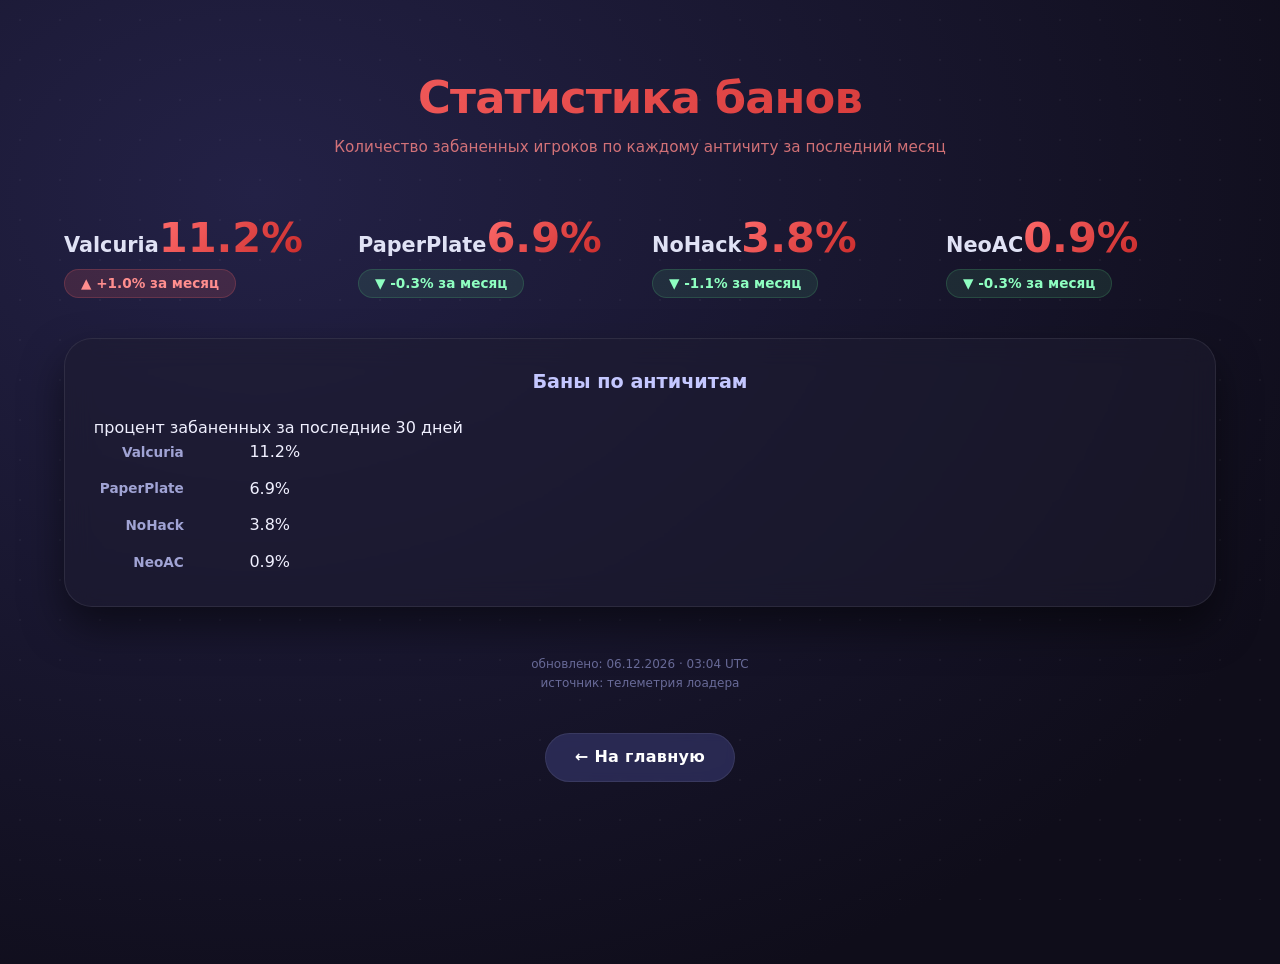
==== commit 4339b7dd: "Add files via upload" ====
--- a/ban-stat.html
+++ b/ban-stat.html
@@ -1,135 +1,93 @@
-<!DOCTYPE html>
-<html lang="ru">
-<head>
-    <meta charset="UTF-8">
-    <meta name="viewport" content="width=device-width, initial-scale=1.0">
-    <title>LudoClient — Статистика банов</title>
-    <link rel="icon" type="image/png" href="https://raw.githubusercontent.com/ludoclient/ludoclient/refs/heads/main/neon.png">
-    <link rel="stylesheet" href="sss.css">
-    <link rel="stylesheet" href="ssss.css">
-    <link href="https://fonts.googleapis.com/css2?family=Inter:opsz,wght@14..32,400;14..32,500;14..32,600;14..32,700;14..32,800&display=swap" rel="stylesheet">
-</head>
-<body>
-    <div class="ban-stat-container">
-        <!-- Заголовок -->
-        <div class="ban-header">
-            <h1>Статистика банов</h1>
-            <p class="ban-subtitle">Количество забаненных «лудиков» за последний месяц</p>
-        </div>
-
-        <!-- Карточки античитов -->
-        <div class="stats-grid" id="statsGrid"></div>
-
-        <!-- График -->
-        <div class="chart-container glass">
-            <div class="chart-title">Динамика банов по античитам</div>
-            <div class="bar-chart" id="barChart"></div>
-        </div>
-
-        <!-- Время обновления -->
-        <div class="update-time" id="updateTime"></div>
-
-        <!-- Ссылка назад -->
-        <a href="/" class="back-link">← Вернуться на главную</a>
-    </div>
-
-    <script>
-        // Данные античитов (без базового уровня — теперь только название и цвет)
-        const anticheats = [
-            { name: "Valcuria", basePercent: 38, color: "#ff6b6b" },
-            { name: "PaperPlate", basePercent: 20, color: "#ffa8a8" },
-            { name: "NoHack", basePercent: 6, color: "#ff8e8e" },
-            { name: "NeoAC", basePercent: 1, color: "#ffc9c9" }
-        ];
-
-        function generateRandomData() {
-            return anticheats.map(ac => {
-                const variance = (Math.random() * 20) - 5;
-                let finalPercent = ac.basePercent + variance;
-                finalPercent = Math.max(0.5, Math.min(65, finalPercent));
-                return {
-                    name: ac.name,
-                    percent: parseFloat(finalPercent.toFixed(1)),
-                    basePercent: ac.basePercent,
-                    change: (finalPercent - ac.basePercent).toFixed(1)
-                };
-            });
-        }
-
-        function sortByPercent(data) {
-            return [...data].sort((a, b) => b.percent - a.percent);
-        }
-
-        function renderStatsCards(data) {
-            const grid = document.getElementById('statsGrid');
-            grid.innerHTML = '';
-
-            data.forEach(stat => {
-                const card = document.createElement('div');
-                card.className = 'stat-card glass'; // добавляем класс glass
-
-                const changeColor = parseFloat(stat.change) >= 0 ? 'up' : 'down';
-                const changeSign = parseFloat(stat.change) >= 0 ? `↑ +${stat.change}%` : `↓ ${stat.change}%`;
-
-                card.innerHTML = `
-                    <div class="stat-name">${stat.name}</div>
-                    <div class="stat-percent">${stat.percent}%</div>
-                    <div class="stat-change ${changeColor}">${changeSign} за месяц</div>
-                `;
-                grid.appendChild(card);
-            });
-        }
-
-        function renderBarChart(data) {
-            const chartContainer = document.getElementById('barChart');
-            chartContainer.innerHTML = '';
-
-            const sortedData = sortByPercent(data);
-            const maxPercent = Math.max(...sortedData.map(d => d.percent), 40);
-
-            sortedData.forEach(item => {
-                const barWidth = (item.percent / maxPercent) * 100;
-
-                const barItem = document.createElement('div');
-                barItem.className = 'bar-item';
-                barItem.innerHTML = `
-                    <div class="bar-label">${item.name}</div>
-                    <div class="bar-bg">
-                        <div class="bar-fill" style="width: ${barWidth}%; background: linear-gradient(90deg, #ff6b6b, #c92a2a);">
-                            ${item.percent}%
-                        </div>
-                    </div>
-                `;
-                chartContainer.appendChild(barItem);
-            });
-        }
-
-        function updateTimestamp() {
-            const now = new Date();
-            const options = { year: 'numeric', month: 'long', day: 'numeric', hour: '2-digit', minute: '2-digit' };
-            const timeStr = now.toLocaleDateString('ru-RU', options);
-            document.getElementById('updateTime').innerHTML = `Данные обновлены: ${timeStr}<br>Статистика собирается через пакеты данных с тегом "ant.tst2"`;
-        }
-
-        function init() {
-            const randomData = generateRandomData();
-            renderStatsCards(randomData);
-            renderBarChart(randomData);
-            updateTimestamp();
-
-            // Анимация заполнения баров
-            setTimeout(() => {
-                document.querySelectorAll('.bar-fill').forEach(bar => {
-                    const width = bar.style.width;
-                    bar.style.width = '0%';
-                    setTimeout(() => {
-                        bar.style.width = width;
-                    }, 50);
-                });
-            }, 100);
-        }
-
-        init();
-    </script>
-</body>
+<!DOCTYPE html>
+<html lang="ru">
+<head>
+<meta charset="UTF-8">
+<meta name="viewport" content="width=device-width, initial-scale=1.0">
+<title>LudoClient — Статистика банов</title>
+<link rel="stylesheet" href="sss.css">
+<link rel="stylesheet" href="ssss.css">
+</head>
+<body>
+<main class="ban-stat-container">
+
+  <header class="ban-header">
+    <h1>Статистика банов</h1>
+    <p class="ban-subtitle">Количество забаненных игроков по каждому античиту за последний месяц</p>
+  </header>
+
+  <section class="stats-grid" id="statsGrid" aria-label="Статистика банов по античитам"></section>
+  <noscript>
+    <p class="ban-subtitle">Включите JavaScript, чтобы увидеть статистику</p>
+  </noscript>
+
+  <section class="chart-container">
+    <h2 class="chart-title">Баны по античитам</h2>
+    <p class="chart-sub">процент забаненных за последние 30 дней</p>
+    <div class="bar-chart" id="barChart"></div>
+  </section>
+
+  <p class="update-time" id="updateTime"></p>
+
+  <a class="back-link" href="/">← На главную</a>
+
+</main>
+
+<script>
+(function () {
+  'use strict';
+
+  // Диапазоны телеметрии: Valcuria ловит больше всех, NeoAC — не выше 1%
+  var RANGES = [
+    { name: 'Valcuria',   min: 9.5, max: 14.0, dMin: 0.6,  dMax: 3.4 },
+    { name: 'PaperPlate', min: 5.5, max: 8.4,  dMin: -2.4, dMax: 1.6 },
+    { name: 'NoHack',     min: 2.6, max: 4.9,  dMin: -1.6, dMax: 1.1 },
+    { name: 'NeoAC',      min: 0.3, max: 1.0,  dMin: -0.4, dMax: 0.2 }
+  ];
+
+  function rand(min, max) {
+    return min + Math.random() * (max - min);
+  }
+
+  var data = RANGES.map(function (r) {
+    return { name: r.name, pct: rand(r.min, r.max), delta: rand(r.dMin, r.dMax) };
+  });
+
+  var max = data.reduce(function (a, d) { return Math.max(a, d.pct); }, 0);
+
+  function pctText(v) {
+    return v.toFixed(1) + '%';
+  }
+
+  function deltaText(v) {
+    return (v > 0 ? '▲ +' : '▼ ') + v.toFixed(1) + '% за месяц';
+  }
+
+  document.getElementById('statsGrid').innerHTML = data.map(function (d) {
+    var lead = d.pct === max;
+    return '<div class="stat-cell">' +
+        '<span class="stat-name">' + d.name + '</span>' +
+        '<span class="stat-percent' + (lead ? ' lead' : '') + '">' + pctText(d.pct) + '</span>' +
+        '<span class="stat-change ' + (d.delta > 0 ? 'up' : 'down') + '">' + deltaText(d.delta) + '</span>' +
+      '</div>';
+  }).join('');
+
+  document.getElementById('barChart').innerHTML = data.map(function (d) {
+    var lead = d.pct === max;
+    var width = (d.pct / max * 100).toFixed(1);
+    return '<div class="bar-item">' +
+        '<span class="bar-label">' + d.name + '</span>' +
+        '<div class="bar-track"><div class="bar-fill' + (lead ? ' lead' : '') + '" style="width: ' + width + '%"></div></div>' +
+        '<span class="bar-value">' + pctText(d.pct) + '</span>' +
+      '</div>';
+  }).join('');
+
+  var now = new Date();
+  function two(n) { return (n < 10 ? '0' : '') + n; }
+  document.getElementById('updateTime').innerHTML =
+    'обновлено: ' + two(now.getUTCDate()) + '.' + two(now.getUTCMonth() + 1) + '.' + now.getUTCFullYear() +
+    ' · ' + two(now.getUTCHours()) + ':' + two(now.getUTCMinutes()) + ' UTC<br>' +
+    'источник: телеметрия лоадера';
+})();
+</script>
+</body>
 </html>
